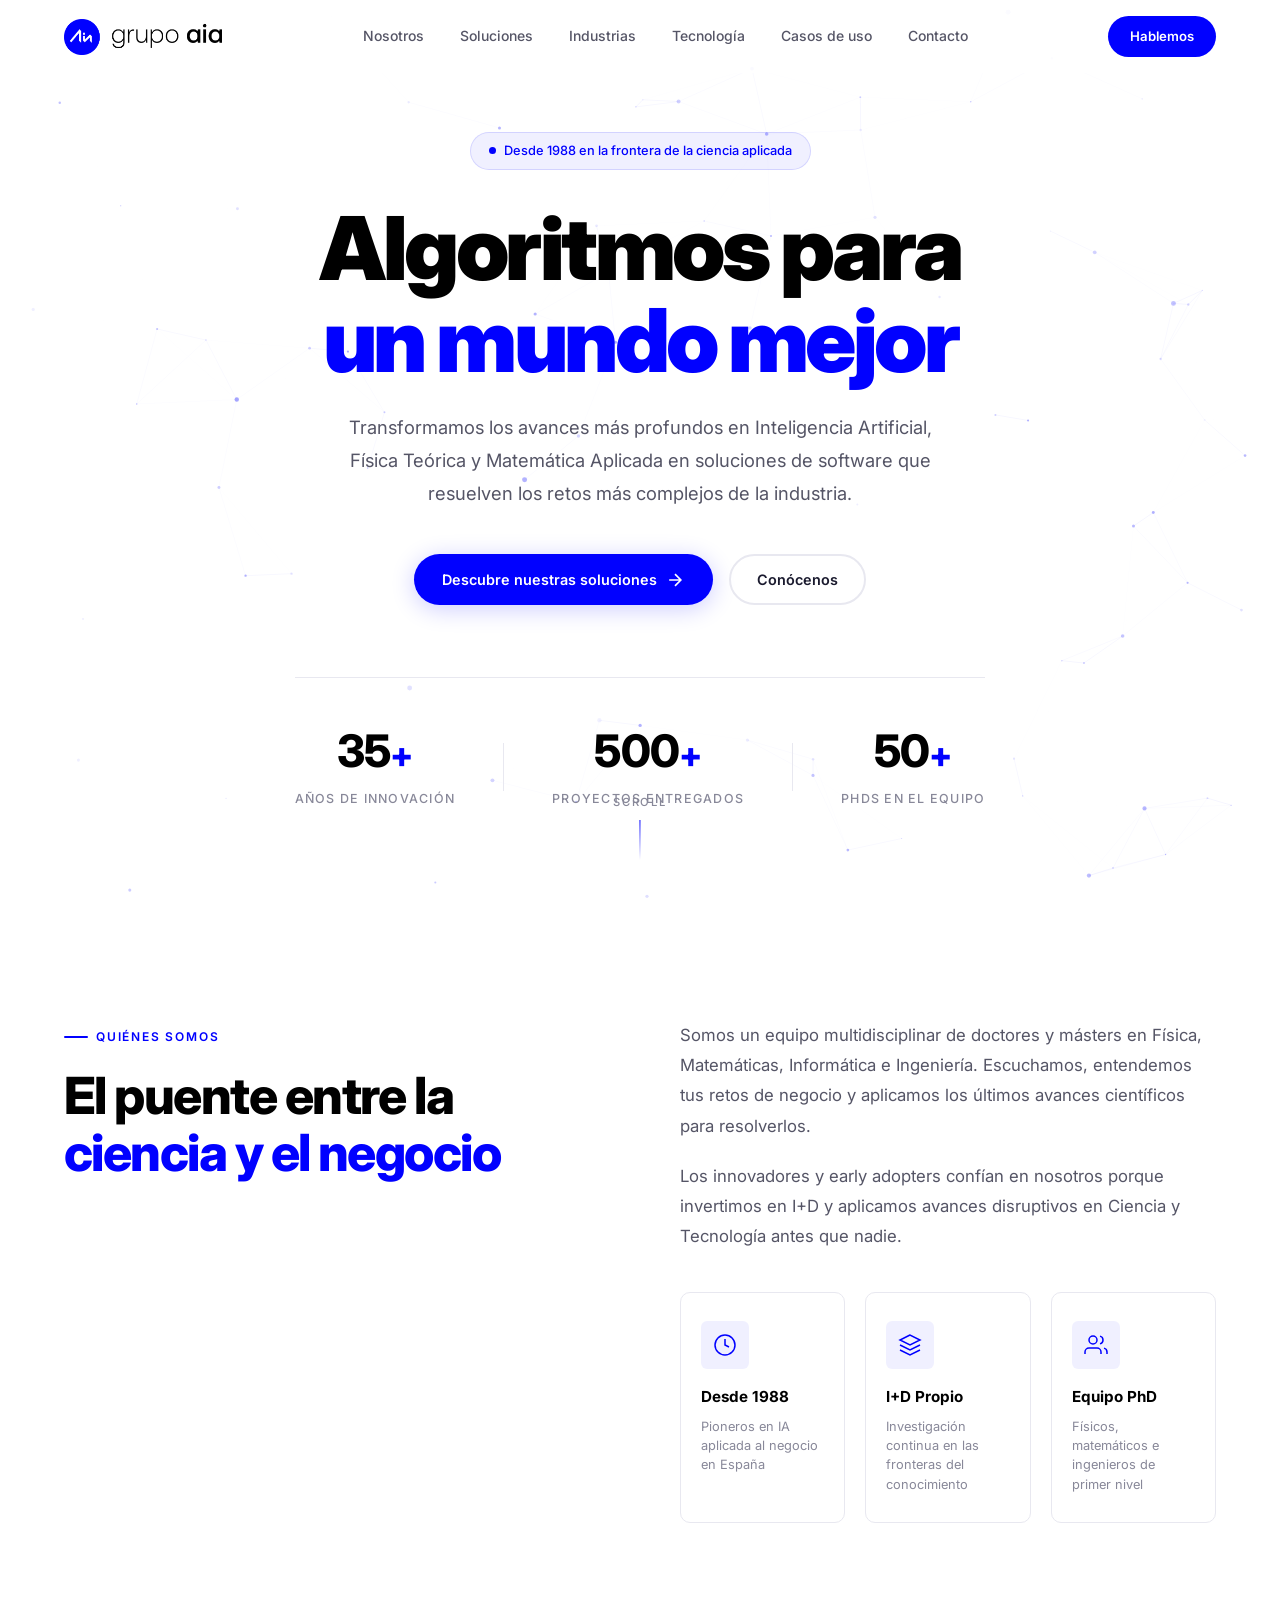
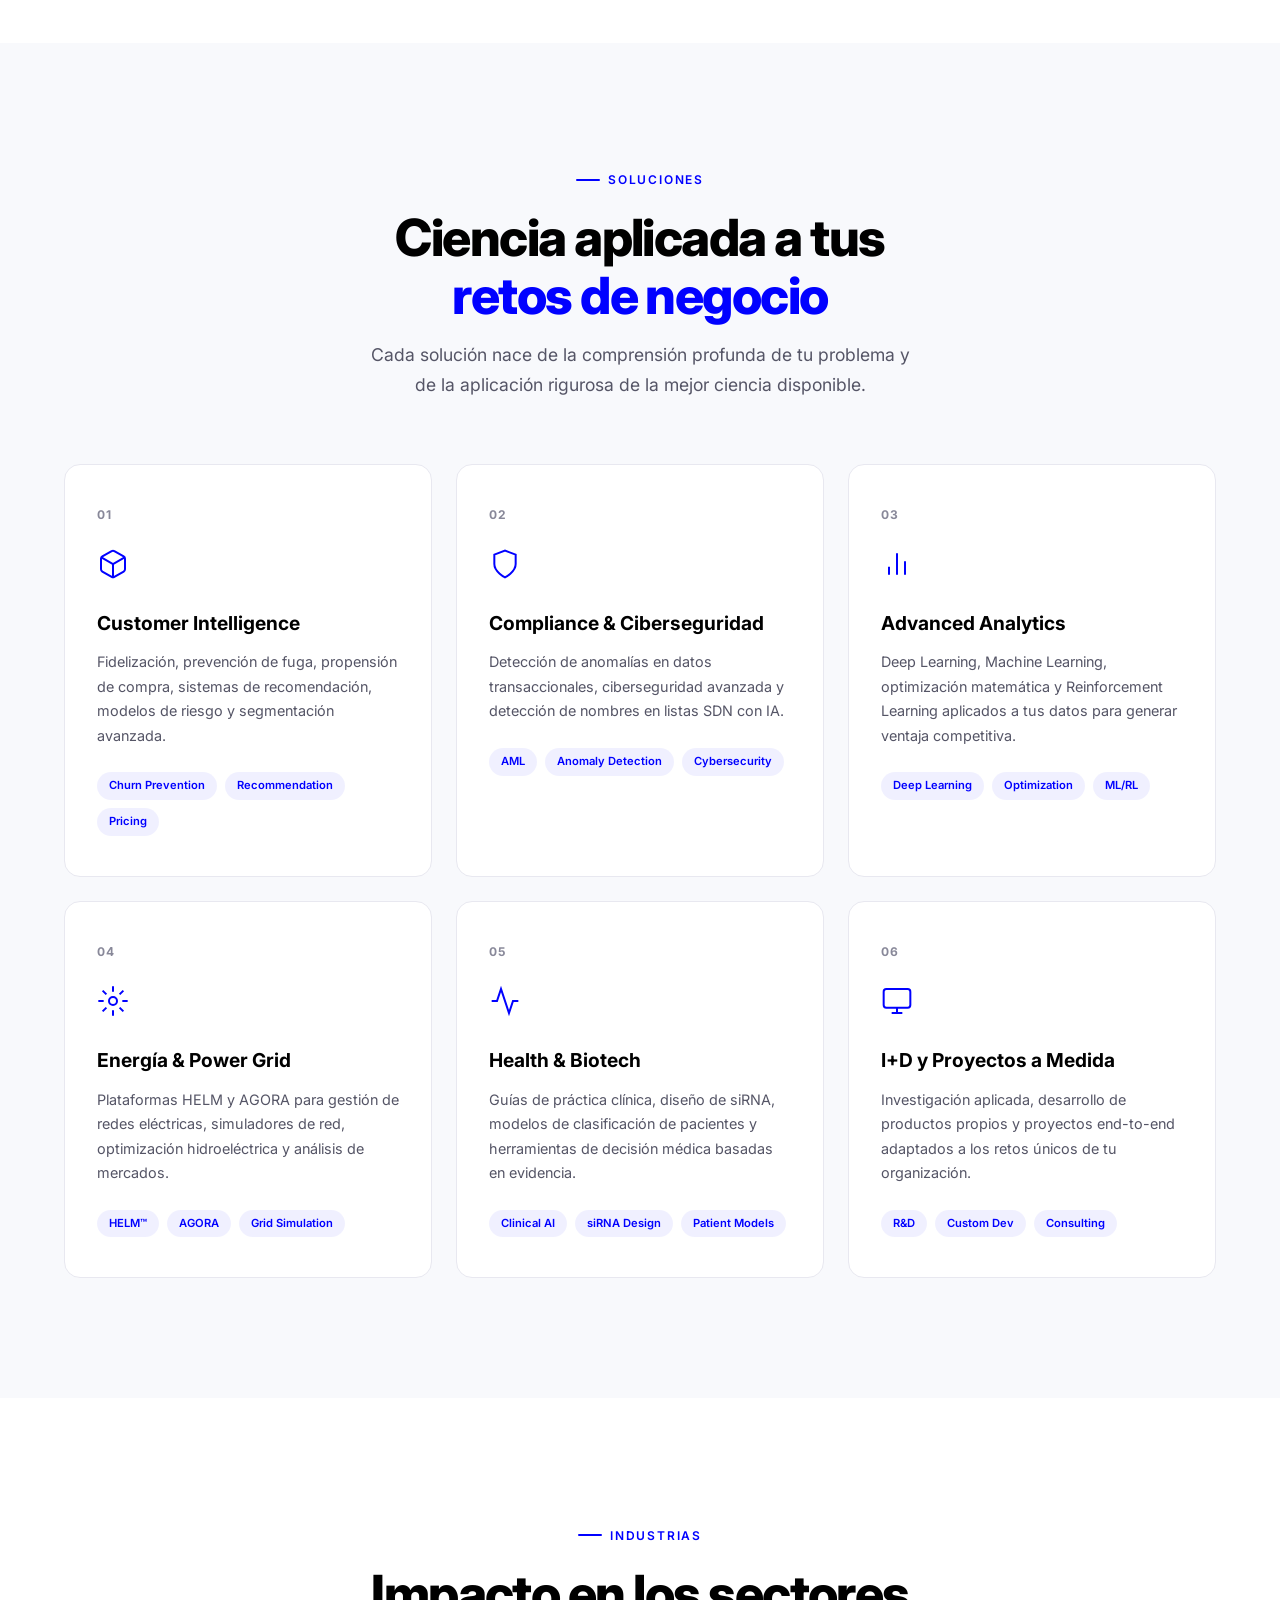
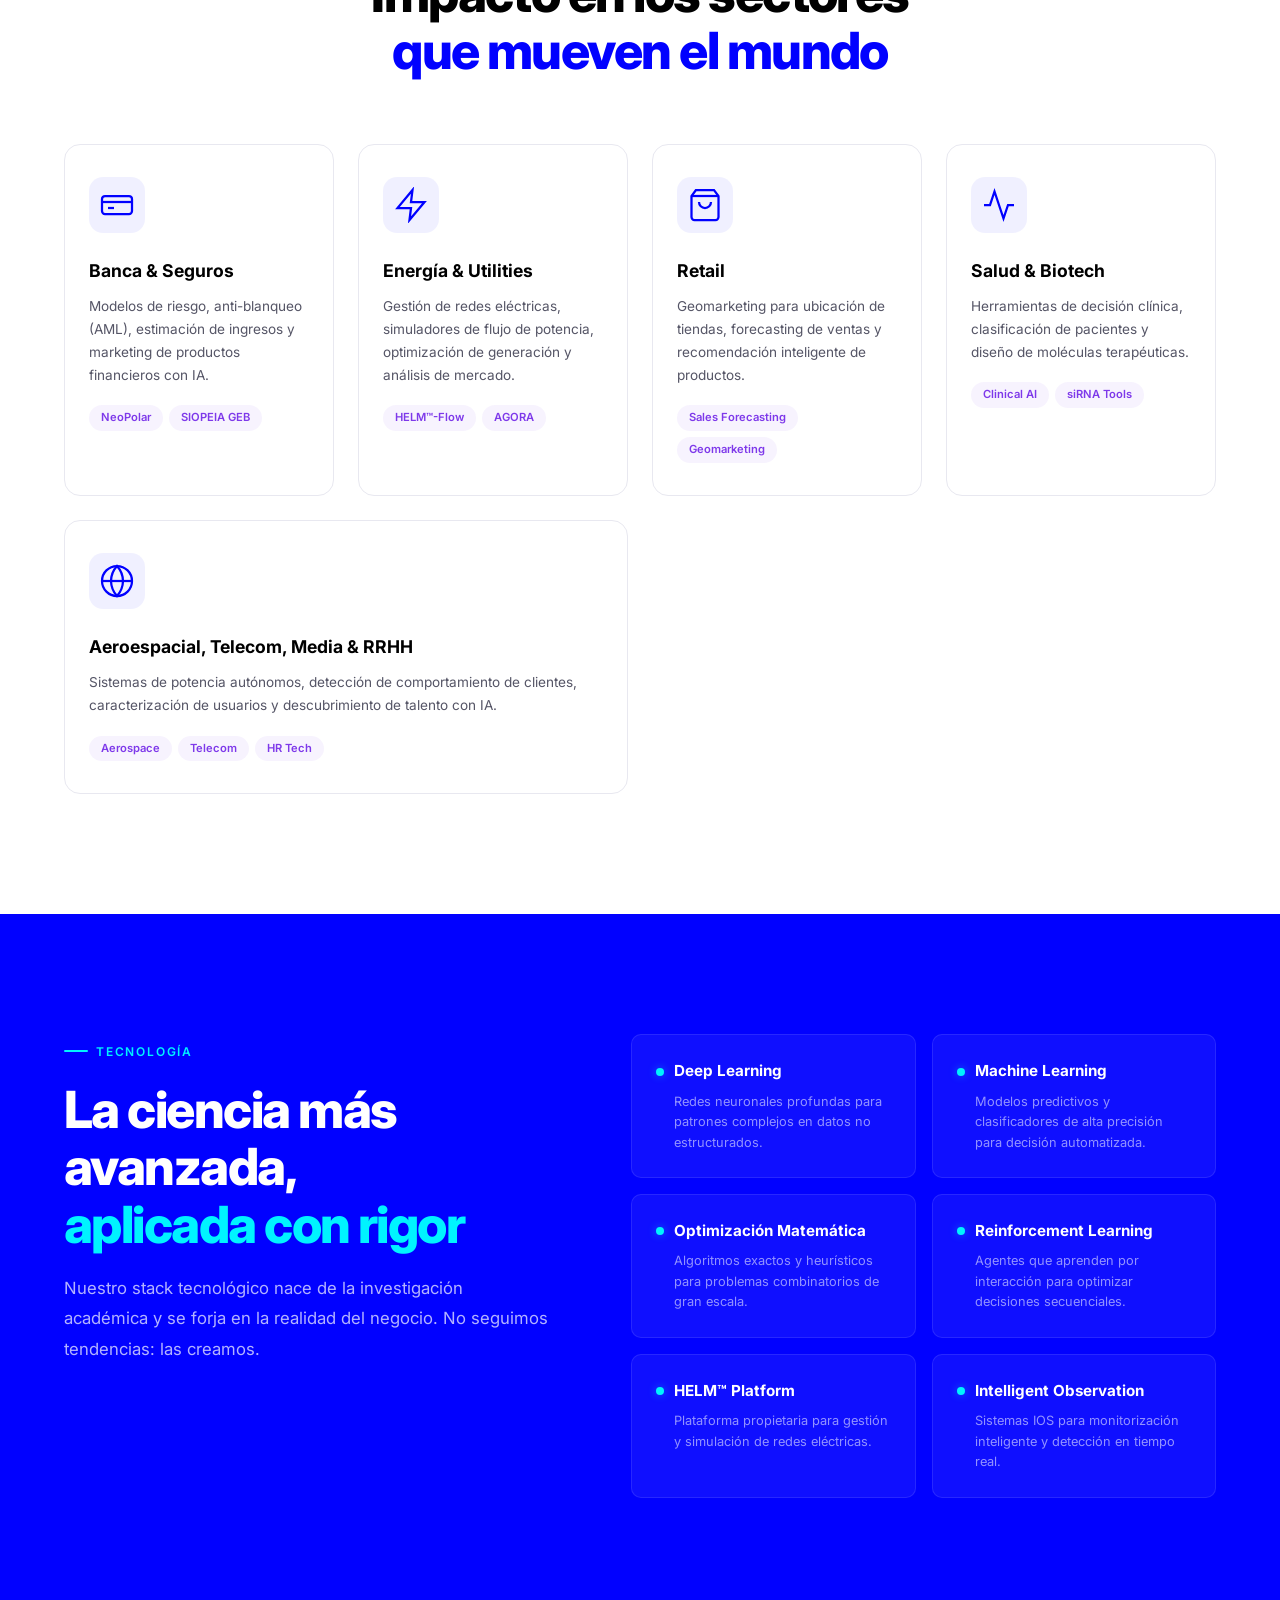
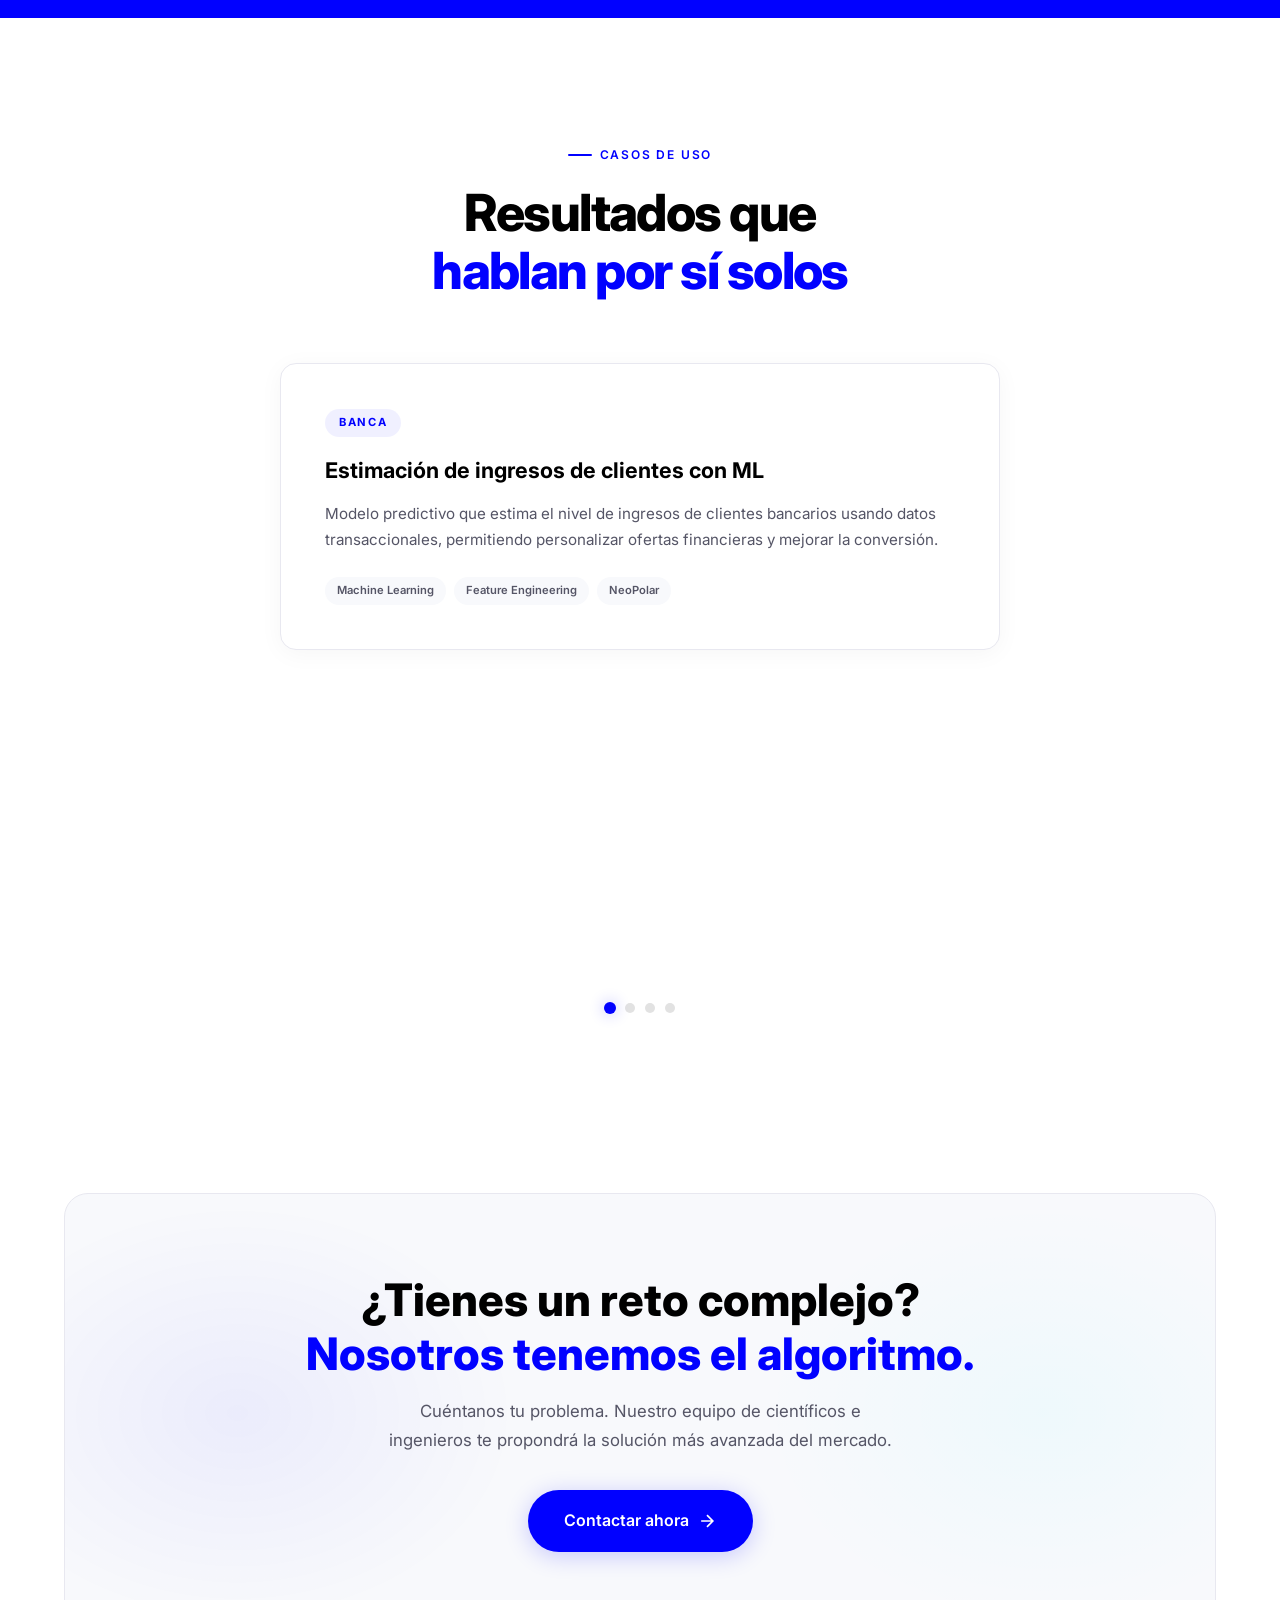
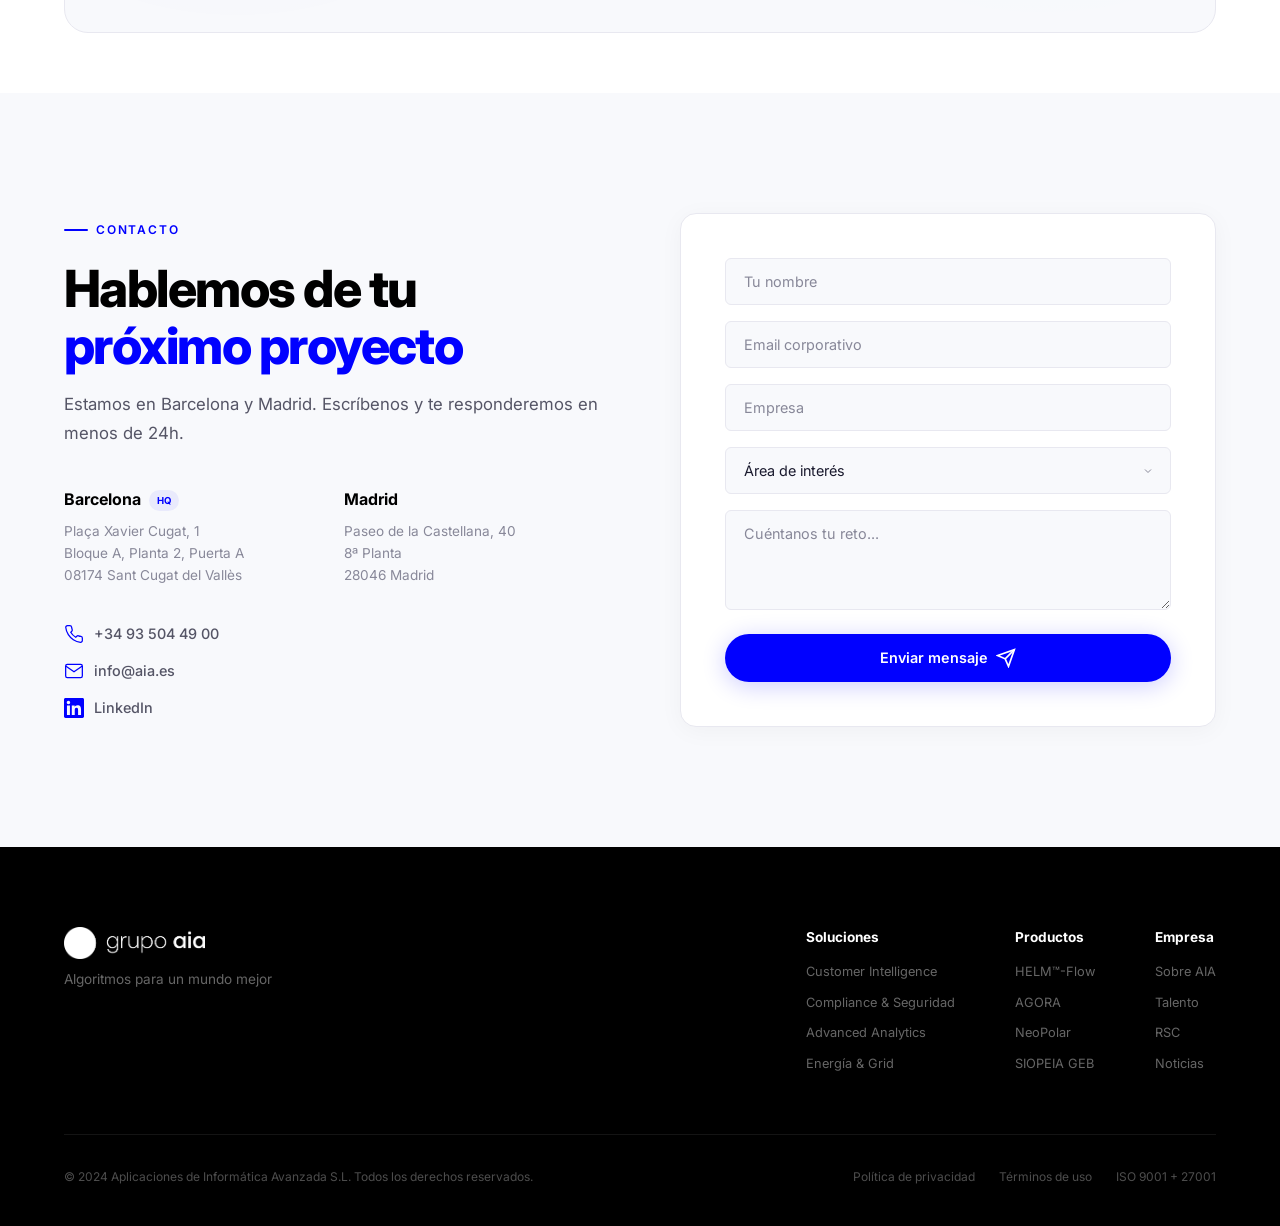
==== index.html @ 10048816 "v0" ====
<!DOCTYPE html>
<html lang="es">
<head>
    <meta charset="UTF-8">
    <meta name="viewport" content="width=device-width, initial-scale=1.0">
    <title>Grupo AIA — Algoritmos para un mundo mejor</title>
    <meta name="description" content="Desde 1988, desarrollamos soluciones de software basadas en Inteligencia Artificial, Física Teórica y Matemática Aplicada para transformar industrias.">
    <link rel="preconnect" href="https://fonts.googleapis.com">
    <link rel="preconnect" href="https://fonts.gstatic.com" crossorigin>
    <link href="https://fonts.googleapis.com/css2?family=Inter:wght@300;400;500;600;700;800;900&display=swap" rel="stylesheet">
    <link rel="stylesheet" href="styles.css">
</head>
<body>

    <!-- Navigation -->
    <nav class="nav" id="nav">
        <div class="nav-inner">
            <a href="#" class="nav-logo">
                <img src="logo-grupo-aia.png" alt="Grupo AIA" class="logo-img">
            </a>
            <div class="nav-links" id="navLinks">
                <a href="#nosotros" class="nav-link">Nosotros</a>
                <a href="#servicios" class="nav-link">Soluciones</a>
                <a href="#industrias" class="nav-link">Industrias</a>
                <a href="#tecnologia" class="nav-link">Tecnología</a>
                <a href="#casos" class="nav-link">Casos de uso</a>
                <a href="#contacto" class="nav-link">Contacto</a>
            </div>
            <div class="nav-actions">
                <a href="#contacto" class="btn btn-nav">Hablemos</a>
                <button class="nav-toggle" id="navToggle" aria-label="Abrir menú">
                    <span></span><span></span><span></span>
                </button>
            </div>
        </div>
    </nav>

    <!-- Hero Section -->
    <section class="hero" id="hero">
        <canvas id="heroCanvas"></canvas>
        <div class="hero-content">
            <div class="hero-badge">
                <span class="badge-dot"></span>
                Desde 1988 en la frontera de la ciencia aplicada
            </div>
            <h1 class="hero-title">
                Algoritmos para<br>
                <span class="text-accent">un mundo mejor</span>
            </h1>
            <p class="hero-subtitle">
                Transformamos los avances más profundos en Inteligencia Artificial,
                Física Teórica y Matemática Aplicada en soluciones de software
                que resuelven los retos más complejos de la industria.
            </p>
            <div class="hero-ctas">
                <a href="#servicios" class="btn btn-primary">
                    Descubre nuestras soluciones
                    <svg width="20" height="20" viewBox="0 0 24 24" fill="none" stroke="currentColor" stroke-width="2"><path d="M5 12h14M12 5l7 7-7 7"/></svg>
                </a>
                <a href="#nosotros" class="btn btn-outline">Conócenos</a>
            </div>
            <div class="hero-stats">
                <div class="stat">
                    <span class="stat-number" data-target="35">0</span><span class="stat-suffix">+</span>
                    <span class="stat-label">años de innovación</span>
                </div>
                <div class="stat-divider"></div>
                <div class="stat">
                    <span class="stat-number" data-target="500">0</span><span class="stat-suffix">+</span>
                    <span class="stat-label">proyectos entregados</span>
                </div>
                <div class="stat-divider"></div>
                <div class="stat">
                    <span class="stat-number" data-target="50">0</span><span class="stat-suffix">+</span>
                    <span class="stat-label">PhDs en el equipo</span>
                </div>
            </div>
        </div>
        <div class="hero-scroll">
            <span>Scroll</span>
            <div class="scroll-line"></div>
        </div>
    </section>

    <!-- About / Nosotros -->
    <section class="section" id="nosotros">
        <div class="container">
            <div class="about-grid">
                <div class="about-left">
                    <span class="section-tag">Quiénes somos</span>
                    <h2 class="section-title">El puente entre la<br><span class="text-accent">ciencia y el negocio</span></h2>
                </div>
                <div class="about-right">
                    <p class="about-text">
                        Somos un equipo multidisciplinar de doctores y másters en Física,
                        Matemáticas, Informática e Ingeniería. Escuchamos, entendemos tus
                        retos de negocio y aplicamos los últimos avances científicos para
                        resolverlos.
                    </p>
                    <p class="about-text">
                        Los innovadores y early adopters confían en nosotros porque invertimos
                        en I+D y aplicamos avances disruptivos en Ciencia y Tecnología antes
                        que nadie.
                    </p>
                    <div class="about-pillars">
                        <div class="pillar">
                            <div class="pillar-icon">
                                <svg width="24" height="24" viewBox="0 0 24 24" fill="none" stroke="currentColor" stroke-width="1.5"><circle cx="12" cy="12" r="10"/><path d="M12 6v6l4 2"/></svg>
                            </div>
                            <h4>Desde 1988</h4>
                            <p>Pioneros en IA aplicada al negocio en España</p>
                        </div>
                        <div class="pillar">
                            <div class="pillar-icon">
                                <svg width="24" height="24" viewBox="0 0 24 24" fill="none" stroke="currentColor" stroke-width="1.5"><path d="M12 2L2 7l10 5 10-5-10-5z"/><path d="M2 17l10 5 10-5"/><path d="M2 12l10 5 10-5"/></svg>
                            </div>
                            <h4>I+D Propio</h4>
                            <p>Investigación continua en las fronteras del conocimiento</p>
                        </div>
                        <div class="pillar">
                            <div class="pillar-icon">
                                <svg width="24" height="24" viewBox="0 0 24 24" fill="none" stroke="currentColor" stroke-width="1.5"><path d="M17 21v-2a4 4 0 0 0-4-4H5a4 4 0 0 0-4 4v2"/><circle cx="9" cy="7" r="4"/><path d="M23 21v-2a4 4 0 0 0-3-3.87"/><path d="M16 3.13a4 4 0 0 1 0 7.75"/></svg>
                            </div>
                            <h4>Equipo PhD</h4>
                            <p>Físicos, matemáticos e ingenieros de primer nivel</p>
                        </div>
                    </div>
                </div>
            </div>
        </div>
    </section>

    <!-- Services / Soluciones -->
    <section class="section section-alt" id="servicios">
        <div class="container">
            <div class="section-header">
                <span class="section-tag">Soluciones</span>
                <h2 class="section-title">Ciencia aplicada a tus<br><span class="text-accent">retos de negocio</span></h2>
                <p class="section-desc">Cada solución nace de la comprensión profunda de tu problema y de la aplicación rigurosa de la mejor ciencia disponible.</p>
            </div>
            <div class="services-grid">
                <div class="service-card">
                    <div class="service-number">01</div>
                    <div class="service-icon">
                        <svg width="32" height="32" viewBox="0 0 24 24" fill="none" stroke="currentColor" stroke-width="1.5"><path d="M21 16V8a2 2 0 0 0-1-1.73l-7-4a2 2 0 0 0-2 0l-7 4A2 2 0 0 0 3 8v8a2 2 0 0 0 1 1.73l7 4a2 2 0 0 0 2 0l7-4A2 2 0 0 0 21 16z"/><polyline points="3.27 6.96 12 12.01 20.73 6.96"/><line x1="12" y1="22.08" x2="12" y2="12"/></svg>
                    </div>
                    <h3>Customer Intelligence</h3>
                    <p>Fidelización, prevención de fuga, propensión de compra, sistemas de recomendación, modelos de riesgo y segmentación avanzada.</p>
                    <ul class="service-tags">
                        <li>Churn Prevention</li>
                        <li>Recommendation</li>
                        <li>Pricing</li>
                    </ul>
                </div>
                <div class="service-card">
                    <div class="service-number">02</div>
                    <div class="service-icon">
                        <svg width="32" height="32" viewBox="0 0 24 24" fill="none" stroke="currentColor" stroke-width="1.5"><path d="M12 22s8-4 8-10V5l-8-3-8 3v7c0 6 8 10 8 10z"/></svg>
                    </div>
                    <h3>Compliance & Ciberseguridad</h3>
                    <p>Detección de anomalías en datos transaccionales, ciberseguridad avanzada y detección de nombres en listas SDN con IA.</p>
                    <ul class="service-tags">
                        <li>AML</li>
                        <li>Anomaly Detection</li>
                        <li>Cybersecurity</li>
                    </ul>
                </div>
                <div class="service-card">
                    <div class="service-number">03</div>
                    <div class="service-icon">
                        <svg width="32" height="32" viewBox="0 0 24 24" fill="none" stroke="currentColor" stroke-width="1.5"><path d="M18 20V10"/><path d="M12 20V4"/><path d="M6 20v-6"/></svg>
                    </div>
                    <h3>Advanced Analytics</h3>
                    <p>Deep Learning, Machine Learning, optimización matemática y Reinforcement Learning aplicados a tus datos para generar ventaja competitiva.</p>
                    <ul class="service-tags">
                        <li>Deep Learning</li>
                        <li>Optimization</li>
                        <li>ML/RL</li>
                    </ul>
                </div>
                <div class="service-card">
                    <div class="service-number">04</div>
                    <div class="service-icon">
                        <svg width="32" height="32" viewBox="0 0 24 24" fill="none" stroke="currentColor" stroke-width="1.5"><circle cx="12" cy="12" r="3"/><path d="M12 1v4M12 19v4M4.22 4.22l2.83 2.83M16.95 16.95l2.83 2.83M1 12h4M19 12h4M4.22 19.78l2.83-2.83M16.95 7.05l2.83-2.83"/></svg>
                    </div>
                    <h3>Energía & Power Grid</h3>
                    <p>Plataformas HELM y AGORA para gestión de redes eléctricas, simuladores de red, optimización hidroeléctrica y análisis de mercados.</p>
                    <ul class="service-tags">
                        <li>HELM&trade;</li>
                        <li>AGORA</li>
                        <li>Grid Simulation</li>
                    </ul>
                </div>
                <div class="service-card">
                    <div class="service-number">05</div>
                    <div class="service-icon">
                        <svg width="32" height="32" viewBox="0 0 24 24" fill="none" stroke="currentColor" stroke-width="1.5"><path d="M22 12h-4l-3 9L9 3l-3 9H2"/></svg>
                    </div>
                    <h3>Health & Biotech</h3>
                    <p>Guías de práctica clínica, diseño de siRNA, modelos de clasificación de pacientes y herramientas de decisión médica basadas en evidencia.</p>
                    <ul class="service-tags">
                        <li>Clinical AI</li>
                        <li>siRNA Design</li>
                        <li>Patient Models</li>
                    </ul>
                </div>
                <div class="service-card">
                    <div class="service-number">06</div>
                    <div class="service-icon">
                        <svg width="32" height="32" viewBox="0 0 24 24" fill="none" stroke="currentColor" stroke-width="1.5"><rect x="2" y="3" width="20" height="14" rx="2" ry="2"/><line x1="8" y1="21" x2="16" y2="21"/><line x1="12" y1="17" x2="12" y2="21"/></svg>
                    </div>
                    <h3>I+D y Proyectos a Medida</h3>
                    <p>Investigación aplicada, desarrollo de productos propios y proyectos end-to-end adaptados a los retos únicos de tu organización.</p>
                    <ul class="service-tags">
                        <li>R&D</li>
                        <li>Custom Dev</li>
                        <li>Consulting</li>
                    </ul>
                </div>
            </div>
        </div>
    </section>

    <!-- Industries -->
    <section class="section" id="industrias">
        <div class="container">
            <div class="section-header">
                <span class="section-tag">Industrias</span>
                <h2 class="section-title">Impacto en los sectores<br><span class="text-accent">que mueven el mundo</span></h2>
            </div>
            <div class="industries-grid">
                <div class="industry-card">
                    <div class="industry-icon-wrap">
                        <svg width="36" height="36" viewBox="0 0 24 24" fill="none" stroke="currentColor" stroke-width="1.5"><rect x="2" y="6" width="20" height="12" rx="2"/><path d="M2 10h20"/><path d="M6 14h4"/></svg>
                    </div>
                    <h3>Banca & Seguros</h3>
                    <p>Modelos de riesgo, anti-blanqueo (AML), estimación de ingresos y marketing de productos financieros con IA.</p>
                    <div class="industry-products">
                        <span class="product-tag">NeoPolar</span>
                        <span class="product-tag">SIOPEIA GEB</span>
                    </div>
                </div>
                <div class="industry-card">
                    <div class="industry-icon-wrap">
                        <svg width="36" height="36" viewBox="0 0 24 24" fill="none" stroke="currentColor" stroke-width="1.5"><path d="M13 2L3 14h9l-1 8 10-12h-9l1-8z"/></svg>
                    </div>
                    <h3>Energía & Utilities</h3>
                    <p>Gestión de redes eléctricas, simuladores de flujo de potencia, optimización de generación y análisis de mercado.</p>
                    <div class="industry-products">
                        <span class="product-tag">HELM&trade;-Flow</span>
                        <span class="product-tag">AGORA</span>
                    </div>
                </div>
                <div class="industry-card">
                    <div class="industry-icon-wrap">
                        <svg width="36" height="36" viewBox="0 0 24 24" fill="none" stroke="currentColor" stroke-width="1.5"><path d="M6 2L3 6v14a2 2 0 0 0 2 2h14a2 2 0 0 0 2-2V6l-3-4z"/><line x1="3" y1="6" x2="21" y2="6"/><path d="M16 10a4 4 0 0 1-8 0"/></svg>
                    </div>
                    <h3>Retail</h3>
                    <p>Geomarketing para ubicación de tiendas, forecasting de ventas y recomendación inteligente de productos.</p>
                    <div class="industry-products">
                        <span class="product-tag">Sales Forecasting</span>
                        <span class="product-tag">Geomarketing</span>
                    </div>
                </div>
                <div class="industry-card">
                    <div class="industry-icon-wrap">
                        <svg width="36" height="36" viewBox="0 0 24 24" fill="none" stroke="currentColor" stroke-width="1.5"><path d="M22 12h-4l-3 9L9 3l-3 9H2"/></svg>
                    </div>
                    <h3>Salud & Biotech</h3>
                    <p>Herramientas de decisión clínica, clasificación de pacientes y diseño de moléculas terapéuticas.</p>
                    <div class="industry-products">
                        <span class="product-tag">Clinical AI</span>
                        <span class="product-tag">siRNA Tools</span>
                    </div>
                </div>
                <div class="industry-card industry-card-wide">
                    <div class="industry-icon-wrap">
                        <svg width="36" height="36" viewBox="0 0 24 24" fill="none" stroke="currentColor" stroke-width="1.5"><circle cx="12" cy="12" r="10"/><path d="M2 12h20"/><path d="M12 2a15.3 15.3 0 0 1 4 10 15.3 15.3 0 0 1-4 10 15.3 15.3 0 0 1-4-10 15.3 15.3 0 0 1 4-10z"/></svg>
                    </div>
                    <h3>Aeroespacial, Telecom, Media & RRHH</h3>
                    <p>Sistemas de potencia autónomos, detección de comportamiento de clientes, caracterización de usuarios y descubrimiento de talento con IA.</p>
                    <div class="industry-products">
                        <span class="product-tag">Aerospace</span>
                        <span class="product-tag">Telecom</span>
                        <span class="product-tag">HR Tech</span>
                    </div>
                </div>
            </div>
        </div>
    </section>

    <!-- Technology -->
    <section class="section section-blue" id="tecnologia">
        <div class="container">
            <div class="tech-layout">
                <div class="tech-left">
                    <span class="section-tag section-tag-light">Tecnología</span>
                    <h2 class="section-title section-title-light">La ciencia más avanzada,<br><span class="text-aqua">aplicada con rigor</span></h2>
                    <p class="tech-desc">Nuestro stack tecnológico nace de la investigación académica y se forja en la realidad del negocio. No seguimos tendencias: las creamos.</p>
                </div>
                <div class="tech-right">
                    <div class="tech-grid">
                        <div class="tech-item">
                            <div class="tech-item-header">
                                <div class="tech-dot"></div>
                                <h4>Deep Learning</h4>
                            </div>
                            <p>Redes neuronales profundas para patrones complejos en datos no estructurados.</p>
                        </div>
                        <div class="tech-item">
                            <div class="tech-item-header">
                                <div class="tech-dot"></div>
                                <h4>Machine Learning</h4>
                            </div>
                            <p>Modelos predictivos y clasificadores de alta precisión para decisión automatizada.</p>
                        </div>
                        <div class="tech-item">
                            <div class="tech-item-header">
                                <div class="tech-dot"></div>
                                <h4>Optimización Matemática</h4>
                            </div>
                            <p>Algoritmos exactos y heurísticos para problemas combinatorios de gran escala.</p>
                        </div>
                        <div class="tech-item">
                            <div class="tech-item-header">
                                <div class="tech-dot"></div>
                                <h4>Reinforcement Learning</h4>
                            </div>
                            <p>Agentes que aprenden por interacción para optimizar decisiones secuenciales.</p>
                        </div>
                        <div class="tech-item">
                            <div class="tech-item-header">
                                <div class="tech-dot"></div>
                                <h4>HELM&trade; Platform</h4>
                            </div>
                            <p>Plataforma propietaria para gestión y simulación de redes eléctricas.</p>
                        </div>
                        <div class="tech-item">
                            <div class="tech-item-header">
                                <div class="tech-dot"></div>
                                <h4>Intelligent Observation</h4>
                            </div>
                            <p>Sistemas IOS para monitorización inteligente y detección en tiempo real.</p>
                        </div>
                    </div>
                </div>
            </div>
        </div>
    </section>

    <!-- Use Cases / Casos -->
    <section class="section" id="casos">
        <div class="container">
            <div class="section-header">
                <span class="section-tag">Casos de uso</span>
                <h2 class="section-title">Resultados que<br><span class="text-accent">hablan por sí solos</span></h2>
            </div>
            <div class="cases-carousel">
                <div class="case-card active" data-case="0">
                    <div class="case-sector">Banca</div>
                    <h3>Estimación de ingresos de clientes con ML</h3>
                    <p>Modelo predictivo que estima el nivel de ingresos de clientes bancarios usando datos transaccionales, permitiendo personalizar ofertas financieras y mejorar la conversión.</p>
                    <div class="case-tech">
                        <span>Machine Learning</span>
                        <span>Feature Engineering</span>
                        <span>NeoPolar</span>
                    </div>
                </div>
                <div class="case-card" data-case="1">
                    <div class="case-sector">Energía</div>
                    <h3>Optimización de generación hidroeléctrica</h3>
                    <p>Sistema de optimización que maximiza la producción de energía hidroeléctrica considerando restricciones hidráulicas, ambientales y de mercado en tiempo real.</p>
                    <div class="case-tech">
                        <span>Optimization</span>
                        <span>AGORA</span>
                        <span>HELM&trade;-Flow</span>
                    </div>
                </div>
                <div class="case-card" data-case="2">
                    <div class="case-sector">Retail</div>
                    <h3>Forecasting de ventas multi-tienda</h3>
                    <p>Modelos de predicción de demanda a nivel SKU-tienda que incorporan estacionalidad, promociones y factores externos para optimizar inventario y reducir mermas.</p>
                    <div class="case-tech">
                        <span>Deep Learning</span>
                        <span>Time Series</span>
                        <span>Analytics</span>
                    </div>
                </div>
                <div class="case-card" data-case="3">
                    <div class="case-sector">Salud</div>
                    <h3>Clasificación automática de pacientes</h3>
                    <p>Sistema de triaje inteligente que clasifica pacientes según severidad y perfil clínico, optimizando la asignación de recursos hospitalarios y mejorando outcomes.</p>
                    <div class="case-tech">
                        <span>Clinical AI</span>
                        <span>Classification</span>
                        <span>NLP</span>
                    </div>
                </div>
            </div>
            <div class="cases-nav">
                <button class="case-dot active" data-index="0"></button>
                <button class="case-dot" data-index="1"></button>
                <button class="case-dot" data-index="2"></button>
                <button class="case-dot" data-index="3"></button>
            </div>
        </div>
    </section>

    <!-- CTA Section -->
    <section class="section section-cta">
        <div class="container">
            <div class="cta-box">
                <div class="cta-bg-orbs"></div>
                <h2 class="cta-title">¿Tienes un reto complejo?<br><span class="text-accent">Nosotros tenemos el algoritmo.</span></h2>
                <p class="cta-desc">Cuéntanos tu problema. Nuestro equipo de científicos e ingenieros te propondrá la solución más avanzada del mercado.</p>
                <a href="#contacto" class="btn btn-primary btn-lg">
                    Contactar ahora
                    <svg width="20" height="20" viewBox="0 0 24 24" fill="none" stroke="currentColor" stroke-width="2"><path d="M5 12h14M12 5l7 7-7 7"/></svg>
                </a>
            </div>
        </div>
    </section>

    <!-- Contact -->
    <section class="section section-alt" id="contacto">
        <div class="container">
            <div class="contact-grid">
                <div class="contact-info">
                    <span class="section-tag">Contacto</span>
                    <h2 class="section-title">Hablemos de tu<br><span class="text-accent">próximo proyecto</span></h2>
                    <p class="contact-desc">Estamos en Barcelona y Madrid. Escríbenos y te responderemos en menos de 24h.</p>

                    <div class="contact-locations">
                        <div class="location">
                            <h4>Barcelona <span class="hq-badge">HQ</span></h4>
                            <p>Plaça Xavier Cugat, 1<br>Bloque A, Planta 2, Puerta A<br>08174 Sant Cugat del Vallès</p>
                        </div>
                        <div class="location">
                            <h4>Madrid</h4>
                            <p>Paseo de la Castellana, 40<br>8ª Planta<br>28046 Madrid</p>
                        </div>
                    </div>

                    <div class="contact-channels">
                        <a href="tel:+34935044900" class="contact-channel">
                            <svg width="20" height="20" viewBox="0 0 24 24" fill="none" stroke="currentColor" stroke-width="1.5"><path d="M22 16.92v3a2 2 0 0 1-2.18 2 19.79 19.79 0 0 1-8.63-3.07 19.5 19.5 0 0 1-6-6 19.79 19.79 0 0 1-3.07-8.67A2 2 0 0 1 4.11 2h3a2 2 0 0 1 2 1.72 12.84 12.84 0 0 0 .7 2.81 2 2 0 0 1-.45 2.11L8.09 9.91a16 16 0 0 0 6 6l1.27-1.27a2 2 0 0 1 2.11-.45 12.84 12.84 0 0 0 2.81.7A2 2 0 0 1 22 16.92z"/></svg>
                            +34 93 504 49 00
                        </a>
                        <a href="mailto:info@aia.es" class="contact-channel">
                            <svg width="20" height="20" viewBox="0 0 24 24" fill="none" stroke="currentColor" stroke-width="1.5"><path d="M4 4h16c1.1 0 2 .9 2 2v12c0 1.1-.9 2-2 2H4c-1.1 0-2-.9-2-2V6c0-1.1.9-2 2-2z"/><polyline points="22,6 12,13 2,6"/></svg>
                            info@aia.es
                        </a>
                        <a href="https://www.linkedin.com/company/aplicaciones-en-informatica-avanzada" target="_blank" rel="noopener" class="contact-channel">
                            <svg width="20" height="20" viewBox="0 0 24 24" fill="currentColor"><path d="M20.447 20.452h-3.554v-5.569c0-1.328-.027-3.037-1.852-3.037-1.853 0-2.136 1.445-2.136 2.939v5.667H9.351V9h3.414v1.561h.046c.477-.9 1.637-1.85 3.37-1.85 3.601 0 4.267 2.37 4.267 5.455v6.286zM5.337 7.433c-1.144 0-2.063-.926-2.063-2.065 0-1.138.92-2.063 2.063-2.063 1.14 0 2.064.925 2.064 2.063 0 1.139-.925 2.065-2.064 2.065zm1.782 13.019H3.555V9h3.564v11.452zM22.225 0H1.771C.792 0 0 .774 0 1.729v20.542C0 23.227.792 24 1.771 24h20.451C23.2 24 24 23.227 24 22.271V1.729C24 .774 23.2 0 22.222 0h.003z"/></svg>
                            LinkedIn
                        </a>
                    </div>
                </div>
                <div class="contact-form-wrap">
                    <form class="contact-form" id="contactForm">
                        <div class="form-group">
                            <input type="text" id="name" name="name" placeholder="Tu nombre" required>
                        </div>
                        <div class="form-group">
                            <input type="email" id="email" name="email" placeholder="Email corporativo" required>
                        </div>
                        <div class="form-group">
                            <input type="text" id="company" name="company" placeholder="Empresa">
                        </div>
                        <div class="form-group">
                            <select id="interest" name="interest">
                                <option value="" disabled selected>Área de interés</option>
                                <option value="customer-intelligence">Customer Intelligence</option>
                                <option value="compliance">Compliance & Ciberseguridad</option>
                                <option value="analytics">Advanced Analytics</option>
                                <option value="energy">Energía & Power Grid</option>
                                <option value="health">Health & Biotech</option>
                                <option value="custom">Proyecto a medida</option>
                                <option value="other">Otro</option>
                            </select>
                        </div>
                        <div class="form-group">
                            <textarea id="message" name="message" placeholder="Cuéntanos tu reto..." rows="4"></textarea>
                        </div>
                        <button type="submit" class="btn btn-primary btn-full">
                            Enviar mensaje
                            <svg width="20" height="20" viewBox="0 0 24 24" fill="none" stroke="currentColor" stroke-width="2"><path d="M22 2L11 13"/><path d="M22 2L15 22 11 13 2 9l20-7z"/></svg>
                        </button>
                    </form>
                </div>
            </div>
        </div>
    </section>

    <!-- Footer -->
    <footer class="footer">
        <div class="container">
            <div class="footer-top">
                <div class="footer-brand">
                    <img src="logo-grupo-aia.png" alt="Grupo AIA" class="footer-logo">
                    <p>Algoritmos para un mundo mejor</p>
                </div>
                <div class="footer-links">
                    <div class="footer-col">
                        <h5>Soluciones</h5>
                        <a href="#">Customer Intelligence</a>
                        <a href="#">Compliance & Seguridad</a>
                        <a href="#">Advanced Analytics</a>
                        <a href="#">Energía & Grid</a>
                    </div>
                    <div class="footer-col">
                        <h5>Productos</h5>
                        <a href="#">HELM&trade;-Flow</a>
                        <a href="#">AGORA</a>
                        <a href="#">NeoPolar</a>
                        <a href="#">SIOPEIA GEB</a>
                    </div>
                    <div class="footer-col">
                        <h5>Empresa</h5>
                        <a href="#">Sobre AIA</a>
                        <a href="#">Talento</a>
                        <a href="#">RSC</a>
                        <a href="#">Noticias</a>
                    </div>
                </div>
            </div>
            <div class="footer-bottom">
                <p>&copy; 2024 Aplicaciones de Informática Avanzada S.L. Todos los derechos reservados.</p>
                <div class="footer-legal">
                    <a href="#">Política de privacidad</a>
                    <a href="#">Términos de uso</a>
                    <a href="#">ISO 9001 + 27001</a>
                </div>
            </div>
        </div>
    </footer>

    <script src="script.js"></script>
</body>
</html>
---- styles.css ----
/* ===================================
   GRUPO AIA — Brandbook-aligned Design
   Colors: #0101ff (blue), #00f3ff (aqua), #000, #e2e2e2, #fff
   Complementary: #7e39ea, #d93c74, #f8b334, #b793cd, #bfdef6
   Typography: Aeonik (Inter as web fallback)
   =================================== */

*, *::before, *::after {
    margin: 0;
    padding: 0;
    box-sizing: border-box;
}

:root {
    /* Brand colors */
    --blue: #0101ff;
    --blue-dark: #0000cc;
    --blue-light: rgba(1, 1, 255, 0.06);
    --blue-medium: rgba(1, 1, 255, 0.10);
    --aqua: #00f3ff;
    --aqua-light: rgba(0, 243, 255, 0.08);
    --black: #000000;
    --gray: #e2e2e2;
    --gray-dark: #6b7280;
    --gray-medium: #9ca3af;
    --white: #ffffff;

    /* Complementary */
    --purple: #7e39ea;
    --pink: #d93c74;
    --yellow: #f8b334;
    --lavender: #b793cd;
    --sky: #bfdef6;

    /* Semantic */
    --bg: #ffffff;
    --bg-alt: #f8f9fc;
    --text: #1a1a2e;
    --text-muted: #555566;
    --text-light: #888899;
    --border: #e8e8f0;
    --border-hover: #d0d0e0;

    /* Sizing */
    --radius: 16px;
    --radius-sm: 10px;
    --radius-xs: 6px;
    --max-width: 1200px;
    --font: 'Inter', -apple-system, BlinkMacSystemFont, 'Helvetica Neue', Helvetica, sans-serif;
    --transition: 0.3s cubic-bezier(0.4, 0, 0.2, 1);
}

html {
    scroll-behavior: smooth;
    -webkit-font-smoothing: antialiased;
    -moz-osx-font-smoothing: grayscale;
}

body {
    font-family: var(--font);
    background: var(--bg);
    color: var(--text);
    line-height: 1.6;
    overflow-x: hidden;
}

a { color: inherit; text-decoration: none; }
img { max-width: 100%; display: block; }
button { cursor: pointer; border: none; background: none; font-family: inherit; color: inherit; }
input, textarea, select { font-family: inherit; font-size: inherit; }

.container {
    max-width: var(--max-width);
    margin: 0 auto;
    padding: 0 24px;
}

/* ===================================
   UTILITIES
   =================================== */
.text-accent {
    color: var(--blue);
}

.text-aqua {
    color: var(--aqua);
}

.section-tag {
    display: inline-flex;
    align-items: center;
    gap: 8px;
    font-size: 0.75rem;
    font-weight: 600;
    text-transform: uppercase;
    letter-spacing: 0.15em;
    color: var(--blue);
    margin-bottom: 20px;
}

.section-tag::before {
    content: '';
    width: 24px;
    height: 2px;
    background: var(--blue);
    border-radius: 1px;
}

.section-tag-light {
    color: var(--aqua);
}

.section-tag-light::before {
    background: var(--aqua);
}

.section-title {
    font-size: clamp(2rem, 4vw, 3.2rem);
    font-weight: 800;
    line-height: 1.12;
    letter-spacing: -0.03em;
    color: var(--black);
}

.section-title-light {
    color: var(--white);
}

.section-desc {
    font-size: 1.1rem;
    color: var(--text-muted);
    max-width: 560px;
    margin-top: 16px;
    line-height: 1.7;
}

.section-header {
    text-align: center;
    margin-bottom: 64px;
}

.section-header .section-desc {
    margin: 16px auto 0;
}

/* ===================================
   BUTTONS
   =================================== */
.btn {
    display: inline-flex;
    align-items: center;
    gap: 8px;
    font-size: 0.9rem;
    font-weight: 600;
    padding: 14px 28px;
    border-radius: 100px;
    transition: all var(--transition);
    white-space: nowrap;
}

.btn-primary {
    background: var(--blue);
    color: var(--white);
    box-shadow: 0 4px 24px rgba(1, 1, 255, 0.2);
}

.btn-primary:hover {
    background: var(--blue-dark);
    box-shadow: 0 8px 40px rgba(1, 1, 255, 0.3);
    transform: translateY(-2px);
}

.btn-outline {
    color: var(--text);
    border: 2px solid var(--border);
    padding: 12px 26px;
}

.btn-outline:hover {
    border-color: var(--blue);
    color: var(--blue);
}

.btn-nav {
    font-size: 0.825rem;
    padding: 10px 22px;
    background: var(--blue);
    color: var(--white);
    border-radius: 100px;
    font-weight: 600;
}

.btn-nav:hover {
    background: var(--blue-dark);
}

.btn-lg {
    padding: 18px 36px;
    font-size: 1rem;
}

.btn-full {
    width: 100%;
    justify-content: center;
}

/* ===================================
   NAVIGATION
   =================================== */
.nav {
    position: fixed;
    top: 0;
    left: 0;
    right: 0;
    z-index: 1000;
    padding: 16px 0;
    transition: all var(--transition);
    background: rgba(255, 255, 255, 0.8);
    backdrop-filter: blur(20px);
    -webkit-backdrop-filter: blur(20px);
}

.nav.scrolled {
    padding: 10px 0;
    box-shadow: 0 1px 0 var(--border);
}

.nav-inner {
    max-width: var(--max-width);
    margin: 0 auto;
    padding: 0 24px;
    display: flex;
    align-items: center;
    justify-content: space-between;
}

.nav-logo { position: relative; z-index: 1001; }

.logo-img {
    height: 36px;
    width: auto;
}

.nav-links {
    display: flex;
    gap: 36px;
}

.nav-link {
    font-size: 0.875rem;
    font-weight: 500;
    color: var(--text-muted);
    transition: color var(--transition);
    position: relative;
}

.nav-link::after {
    content: '';
    position: absolute;
    bottom: -4px;
    left: 0;
    width: 0;
    height: 2px;
    background: var(--blue);
    border-radius: 1px;
    transition: width var(--transition);
}

.nav-link:hover { color: var(--blue); }
.nav-link:hover::after { width: 100%; }

.nav-actions {
    display: flex;
    align-items: center;
    gap: 16px;
}

.nav-toggle {
    display: none;
    flex-direction: column;
    gap: 5px;
    padding: 4px;
    z-index: 1001;
}

.nav-toggle span {
    display: block;
    width: 24px;
    height: 2px;
    background: var(--black);
    transition: var(--transition);
    border-radius: 2px;
}

.nav-toggle.active span:nth-child(1) { transform: rotate(45deg) translate(5px, 5px); }
.nav-toggle.active span:nth-child(2) { opacity: 0; }
.nav-toggle.active span:nth-child(3) { transform: rotate(-45deg) translate(5px, -5px); }

/* ===================================
   HERO
   =================================== */
.hero {
    position: relative;
    min-height: 100vh;
    display: flex;
    align-items: center;
    justify-content: center;
    overflow: hidden;
    padding: 120px 24px 80px;
    background: var(--white);
}

#heroCanvas {
    position: absolute;
    top: 0;
    left: 0;
    width: 100%;
    height: 100%;
    z-index: 0;
}

.hero-content {
    position: relative;
    z-index: 1;
    text-align: center;
    max-width: 820px;
}

.hero-badge {
    display: inline-flex;
    align-items: center;
    gap: 8px;
    padding: 8px 18px;
    background: var(--blue-light);
    border: 1px solid rgba(1, 1, 255, 0.12);
    border-radius: 100px;
    font-size: 0.8rem;
    font-weight: 500;
    color: var(--blue);
    margin-bottom: 32px;
}

.badge-dot {
    width: 7px;
    height: 7px;
    background: var(--blue);
    border-radius: 50%;
    animation: pulse-dot 2s ease-in-out infinite;
}

@keyframes pulse-dot {
    0%, 100% { opacity: 1; transform: scale(1); }
    50% { opacity: 0.4; transform: scale(1.6); }
}

.hero-title {
    font-size: clamp(3rem, 7vw, 5.5rem);
    font-weight: 900;
    line-height: 1.05;
    letter-spacing: -0.04em;
    color: var(--black);
    margin-bottom: 24px;
}

.hero-subtitle {
    font-size: 1.15rem;
    color: var(--text-muted);
    line-height: 1.8;
    max-width: 600px;
    margin: 0 auto 44px;
}

.hero-ctas {
    display: flex;
    gap: 16px;
    justify-content: center;
    flex-wrap: wrap;
    margin-bottom: 72px;
}

.hero-stats {
    display: flex;
    align-items: center;
    justify-content: center;
    gap: 48px;
    padding-top: 48px;
    border-top: 1px solid var(--border);
}

.stat { text-align: center; }

.stat-number {
    font-size: 2.8rem;
    font-weight: 800;
    color: var(--black);
    line-height: 1;
    letter-spacing: -0.02em;
}

.stat-suffix {
    font-size: 2.2rem;
    font-weight: 800;
    color: var(--blue);
}

.stat-label {
    display: block;
    font-size: 0.78rem;
    color: var(--text-light);
    margin-top: 6px;
    text-transform: uppercase;
    letter-spacing: 0.1em;
    font-weight: 500;
}

.stat-divider {
    width: 1px;
    height: 48px;
    background: var(--border);
}

.hero-scroll {
    position: absolute;
    bottom: 40px;
    left: 50%;
    transform: translateX(-50%);
    display: flex;
    flex-direction: column;
    align-items: center;
    gap: 8px;
    font-size: 0.7rem;
    text-transform: uppercase;
    letter-spacing: 0.15em;
    color: var(--text-light);
    font-weight: 500;
}

.scroll-line {
    width: 1px;
    height: 40px;
    background: linear-gradient(to bottom, var(--blue), transparent);
    animation: scroll-pulse 2s ease-in-out infinite;
}

@keyframes scroll-pulse {
    0%, 100% { opacity: 1; height: 40px; }
    50% { opacity: 0.3; height: 20px; }
}

/* ===================================
   SECTIONS
   =================================== */
.section {
    padding: 120px 0;
    position: relative;
}

.section-alt {
    background: var(--bg-alt);
}

/* --- Blue section (Technology) --- */
.section-blue {
    background: var(--blue);
    color: var(--white);
}

/* --- About --- */
.about-grid {
    display: grid;
    grid-template-columns: 1fr 1fr;
    gap: 80px;
    align-items: start;
}

.about-text {
    font-size: 1.05rem;
    color: var(--text-muted);
    margin-bottom: 20px;
    line-height: 1.8;
}

.about-pillars {
    display: grid;
    grid-template-columns: repeat(3, 1fr);
    gap: 20px;
    margin-top: 40px;
}

.pillar {
    padding: 28px 20px;
    background: var(--white);
    border: 1px solid var(--border);
    border-radius: var(--radius-sm);
    transition: all var(--transition);
}

.pillar:hover {
    border-color: var(--blue);
    box-shadow: 0 8px 32px rgba(1, 1, 255, 0.08);
    transform: translateY(-4px);
}

.pillar-icon {
    width: 48px;
    height: 48px;
    display: flex;
    align-items: center;
    justify-content: center;
    background: var(--blue-light);
    border-radius: var(--radius-xs);
    color: var(--blue);
    margin-bottom: 16px;
}

.pillar h4 {
    font-size: 0.95rem;
    font-weight: 700;
    color: var(--black);
    margin-bottom: 8px;
}

.pillar p {
    font-size: 0.8rem;
    color: var(--text-light);
    line-height: 1.5;
}

/* --- Services --- */
.services-grid {
    display: grid;
    grid-template-columns: repeat(3, 1fr);
    gap: 24px;
}

.service-card {
    position: relative;
    padding: 40px 32px;
    background: var(--white);
    border: 1px solid var(--border);
    border-radius: var(--radius);
    transition: all 0.4s cubic-bezier(0.4, 0, 0.2, 1);
    overflow: hidden;
}

.service-card::before {
    content: '';
    position: absolute;
    top: 0;
    left: 0;
    right: 0;
    height: 3px;
    background: var(--blue);
    transform: scaleX(0);
    transform-origin: left;
    transition: transform 0.4s cubic-bezier(0.4, 0, 0.2, 1);
}

.service-card:hover {
    border-color: rgba(1, 1, 255, 0.15);
    box-shadow: 0 16px 48px rgba(1, 1, 255, 0.08);
    transform: translateY(-6px);
}

.service-card:hover::before {
    transform: scaleX(1);
}

.service-number {
    font-size: 0.75rem;
    font-weight: 700;
    color: var(--text-light);
    letter-spacing: 0.12em;
    margin-bottom: 24px;
}

.service-icon {
    color: var(--blue);
    margin-bottom: 20px;
}

.service-card h3 {
    font-size: 1.2rem;
    font-weight: 700;
    color: var(--black);
    margin-bottom: 12px;
}

.service-card p {
    font-size: 0.9rem;
    color: var(--text-muted);
    line-height: 1.7;
    margin-bottom: 24px;
}

.service-tags {
    display: flex;
    flex-wrap: wrap;
    gap: 8px;
    list-style: none;
}

.service-tags li {
    font-size: 0.7rem;
    padding: 5px 12px;
    background: var(--blue-light);
    border-radius: 100px;
    color: var(--blue);
    font-weight: 600;
}

/* --- Industries --- */
.industries-grid {
    display: grid;
    grid-template-columns: repeat(4, 1fr);
    gap: 24px;
}

.industry-card {
    padding: 32px 24px;
    background: var(--white);
    border: 1px solid var(--border);
    border-radius: var(--radius);
    transition: all var(--transition);
}

.industry-card:hover {
    border-color: rgba(1, 1, 255, 0.15);
    box-shadow: 0 12px 40px rgba(1, 1, 255, 0.06);
    transform: translateY(-4px);
}

.industry-card-wide {
    grid-column: span 2;
}

.industry-icon-wrap {
    width: 56px;
    height: 56px;
    display: flex;
    align-items: center;
    justify-content: center;
    background: var(--blue-light);
    border-radius: 14px;
    color: var(--blue);
    margin-bottom: 24px;
}

.industry-card h3 {
    font-size: 1.1rem;
    font-weight: 700;
    color: var(--black);
    margin-bottom: 10px;
}

.industry-card p {
    font-size: 0.85rem;
    color: var(--text-muted);
    line-height: 1.7;
    margin-bottom: 18px;
}

.industry-products {
    display: flex;
    flex-wrap: wrap;
    gap: 6px;
}

.product-tag {
    font-size: 0.7rem;
    padding: 4px 12px;
    background: rgba(126, 57, 234, 0.06);
    border-radius: 100px;
    color: var(--purple);
    font-weight: 600;
}

/* --- Technology (on blue bg) --- */
.tech-layout {
    display: grid;
    grid-template-columns: 1fr 1.2fr;
    gap: 80px;
    align-items: start;
}

.tech-desc {
    font-size: 1.05rem;
    color: rgba(255, 255, 255, 0.7);
    line-height: 1.8;
    margin-top: 20px;
}

.tech-grid {
    display: grid;
    grid-template-columns: 1fr 1fr;
    gap: 16px;
}

.tech-item {
    padding: 24px;
    background: rgba(255, 255, 255, 0.06);
    border: 1px solid rgba(255, 255, 255, 0.1);
    border-radius: var(--radius-sm);
    transition: all var(--transition);
}

.tech-item:hover {
    background: rgba(255, 255, 255, 0.1);
    border-color: rgba(255, 255, 255, 0.2);
    transform: translateY(-2px);
}

.tech-item-header {
    display: flex;
    align-items: center;
    gap: 10px;
    margin-bottom: 8px;
}

.tech-dot {
    width: 8px;
    height: 8px;
    border-radius: 50%;
    background: var(--aqua);
    flex-shrink: 0;
    box-shadow: 0 0 8px rgba(0, 243, 255, 0.4);
}

.tech-item h4 {
    font-size: 0.95rem;
    font-weight: 700;
    color: var(--white);
}

.tech-item p {
    font-size: 0.8rem;
    color: rgba(255, 255, 255, 0.55);
    line-height: 1.6;
    padding-left: 18px;
}

/* --- Cases --- */
.cases-carousel {
    position: relative;
    max-width: 720px;
    margin: 0 auto;
    min-height: 300px;
}

.case-card {
    position: absolute;
    top: 0;
    left: 0;
    right: 0;
    padding: 44px;
    background: var(--white);
    border: 1px solid var(--border);
    border-radius: var(--radius);
    opacity: 0;
    transform: translateY(20px);
    transition: all 0.5s cubic-bezier(0.4, 0, 0.2, 1);
    pointer-events: none;
    box-shadow: 0 4px 24px rgba(0, 0, 0, 0.04);
}

.case-card.active {
    opacity: 1;
    transform: translateY(0);
    pointer-events: auto;
}

.case-sector {
    display: inline-block;
    font-size: 0.7rem;
    font-weight: 700;
    text-transform: uppercase;
    letter-spacing: 0.15em;
    color: var(--blue);
    padding: 5px 14px;
    background: var(--blue-light);
    border-radius: 100px;
    margin-bottom: 16px;
}

.case-card h3 {
    font-size: 1.35rem;
    font-weight: 700;
    color: var(--black);
    margin-bottom: 14px;
}

.case-card p {
    font-size: 0.95rem;
    color: var(--text-muted);
    line-height: 1.7;
    margin-bottom: 24px;
}

.case-tech {
    display: flex;
    flex-wrap: wrap;
    gap: 8px;
}

.case-tech span {
    font-size: 0.7rem;
    padding: 5px 12px;
    background: var(--bg-alt);
    border-radius: 100px;
    color: var(--text-muted);
    font-weight: 600;
}

.cases-nav {
    display: flex;
    justify-content: center;
    gap: 10px;
    margin-top: 340px;
}

.case-dot {
    width: 10px;
    height: 10px;
    border-radius: 50%;
    background: var(--gray);
    transition: all var(--transition);
    border: none;
    padding: 0;
}

.case-dot.active {
    background: var(--blue);
    box-shadow: 0 0 12px rgba(1, 1, 255, 0.3);
    transform: scale(1.2);
}

.case-dot:hover {
    background: var(--gray-medium);
}

/* --- CTA --- */
.section-cta {
    padding: 60px 0;
}

.cta-box {
    position: relative;
    padding: 80px 60px;
    background: var(--bg-alt);
    border: 1px solid var(--border);
    border-radius: 24px;
    text-align: center;
    overflow: hidden;
}

.cta-bg-orbs {
    position: absolute;
    top: 0; left: 0; right: 0; bottom: 0;
    background:
        radial-gradient(ellipse 400px 300px at 15% 50%, rgba(1, 1, 255, 0.05) 0%, transparent 70%),
        radial-gradient(ellipse 400px 300px at 85% 50%, rgba(0, 243, 255, 0.04) 0%, transparent 70%);
    pointer-events: none;
}

.cta-title {
    position: relative;
    font-size: clamp(1.8rem, 3.5vw, 2.8rem);
    font-weight: 800;
    line-height: 1.2;
    color: var(--black);
    margin-bottom: 16px;
}

.cta-desc {
    position: relative;
    font-size: 1.05rem;
    color: var(--text-muted);
    max-width: 520px;
    margin: 0 auto 36px;
    line-height: 1.7;
}

/* --- Contact --- */
.contact-grid {
    display: grid;
    grid-template-columns: 1fr 1fr;
    gap: 80px;
}

.contact-desc {
    font-size: 1.05rem;
    color: var(--text-muted);
    margin-top: 16px;
    line-height: 1.7;
}

.contact-locations {
    display: grid;
    grid-template-columns: 1fr 1fr;
    gap: 24px;
    margin-top: 40px;
}

.location h4 {
    font-size: 1rem;
    font-weight: 700;
    color: var(--black);
    margin-bottom: 8px;
    display: flex;
    align-items: center;
    gap: 8px;
}

.hq-badge {
    font-size: 0.6rem;
    font-weight: 700;
    padding: 3px 8px;
    background: var(--blue-light);
    border-radius: 100px;
    color: var(--blue);
}

.location p {
    font-size: 0.85rem;
    color: var(--text-light);
    line-height: 1.6;
}

.contact-channels {
    display: flex;
    flex-direction: column;
    gap: 14px;
    margin-top: 36px;
}

.contact-channel {
    display: inline-flex;
    align-items: center;
    gap: 10px;
    font-size: 0.9rem;
    font-weight: 500;
    color: var(--text-muted);
    transition: color var(--transition);
}

.contact-channel:hover {
    color: var(--blue);
}

.contact-channel svg {
    flex-shrink: 0;
    color: var(--blue);
}

/* --- Contact Form --- */
.contact-form-wrap {
    padding: 44px;
    background: var(--white);
    border: 1px solid var(--border);
    border-radius: var(--radius);
    box-shadow: 0 4px 24px rgba(0, 0, 0, 0.04);
}

.contact-form {
    display: flex;
    flex-direction: column;
    gap: 16px;
}

.form-group input,
.form-group textarea,
.form-group select {
    width: 100%;
    padding: 14px 18px;
    background: var(--bg-alt);
    border: 1px solid var(--border);
    border-radius: var(--radius-xs);
    color: var(--text);
    font-size: 0.9rem;
    transition: all var(--transition);
    outline: none;
}

.form-group input::placeholder,
.form-group textarea::placeholder {
    color: var(--text-light);
}

.form-group select {
    appearance: none;
    background-image: url("data:image/svg+xml,%3Csvg xmlns='http://www.w3.org/2000/svg' width='12' height='12' viewBox='0 0 24 24' fill='none' stroke='%23888899' stroke-width='2'%3E%3Cpolyline points='6 9 12 15 18 9'%3E%3C/polyline%3E%3C/svg%3E");
    background-repeat: no-repeat;
    background-position: right 16px center;
    cursor: pointer;
}

.form-group select option {
    background: var(--white);
    color: var(--text);
}

.form-group input:focus,
.form-group textarea:focus,
.form-group select:focus {
    border-color: var(--blue);
    box-shadow: 0 0 0 3px rgba(1, 1, 255, 0.08);
    background: var(--white);
}

.form-group textarea {
    resize: vertical;
    min-height: 100px;
}

/* ===================================
   FOOTER
   =================================== */
.footer {
    padding: 80px 0 40px;
    background: var(--black);
    color: var(--white);
}

.footer-top {
    display: flex;
    justify-content: space-between;
    gap: 80px;
    margin-bottom: 60px;
}

.footer-logo {
    height: 32px;
    width: auto;
    filter: brightness(0) invert(1);
}

.footer-brand p {
    font-size: 0.85rem;
    color: rgba(255, 255, 255, 0.4);
    margin-top: 10px;
}

.footer-links {
    display: flex;
    gap: 60px;
}

.footer-col {
    display: flex;
    flex-direction: column;
    gap: 10px;
}

.footer-col h5 {
    font-size: 0.85rem;
    font-weight: 700;
    color: var(--white);
    margin-bottom: 4px;
}

.footer-col a {
    font-size: 0.8rem;
    color: rgba(255, 255, 255, 0.4);
    transition: color var(--transition);
}

.footer-col a:hover {
    color: var(--aqua);
}

.footer-bottom {
    display: flex;
    justify-content: space-between;
    align-items: center;
    padding-top: 32px;
    border-top: 1px solid rgba(255, 255, 255, 0.08);
}

.footer-bottom p {
    font-size: 0.75rem;
    color: rgba(255, 255, 255, 0.3);
}

.footer-legal {
    display: flex;
    gap: 24px;
}

.footer-legal a {
    font-size: 0.75rem;
    color: rgba(255, 255, 255, 0.3);
    transition: color var(--transition);
}

.footer-legal a:hover {
    color: rgba(255, 255, 255, 0.6);
}

/* ===================================
   RESPONSIVE
   =================================== */
@media (max-width: 1024px) {
    .about-grid { grid-template-columns: 1fr; gap: 40px; }
    .services-grid { grid-template-columns: repeat(2, 1fr); }
    .industries-grid { grid-template-columns: repeat(2, 1fr); }
    .industry-card-wide { grid-column: span 2; }
    .tech-layout { grid-template-columns: 1fr; gap: 48px; }
    .contact-grid { grid-template-columns: 1fr; gap: 48px; }
    .footer-top { flex-direction: column; gap: 48px; }
}

@media (max-width: 768px) {
    .nav-links {
        display: none;
        position: fixed;
        top: 0; left: 0; right: 0; bottom: 0;
        background: rgba(255, 255, 255, 0.98);
        backdrop-filter: blur(20px);
        flex-direction: column;
        align-items: center;
        justify-content: center;
        gap: 32px;
        z-index: 1000;
    }

    .nav-links.active { display: flex; }

    .nav-links .nav-link {
        font-size: 1.4rem;
        font-weight: 600;
        color: var(--black);
    }

    .nav-toggle { display: flex; }
    .btn-nav { display: none; }

    .hero-title { font-size: clamp(2.5rem, 10vw, 4rem); }

    .hero-stats { flex-direction: column; gap: 24px; }
    .stat-divider { width: 48px; height: 1px; }

    .services-grid { grid-template-columns: 1fr; }
    .industries-grid { grid-template-columns: 1fr; }
    .industry-card-wide { grid-column: span 1; }
    .about-pillars { grid-template-columns: 1fr; }
    .tech-grid { grid-template-columns: 1fr; }
    .contact-locations { grid-template-columns: 1fr; }
    .cta-box { padding: 48px 24px; }

    .footer-links { flex-direction: column; gap: 32px; }
    .footer-bottom { flex-direction: column; gap: 16px; text-align: center; }
    .footer-legal { flex-wrap: wrap; justify-content: center; }

    .section { padding: 80px 0; }
}

@media (max-width: 480px) {
    .hero { padding: 100px 16px 60px; }
    .container { padding: 0 16px; }
    .contact-form-wrap { padding: 24px; }
}
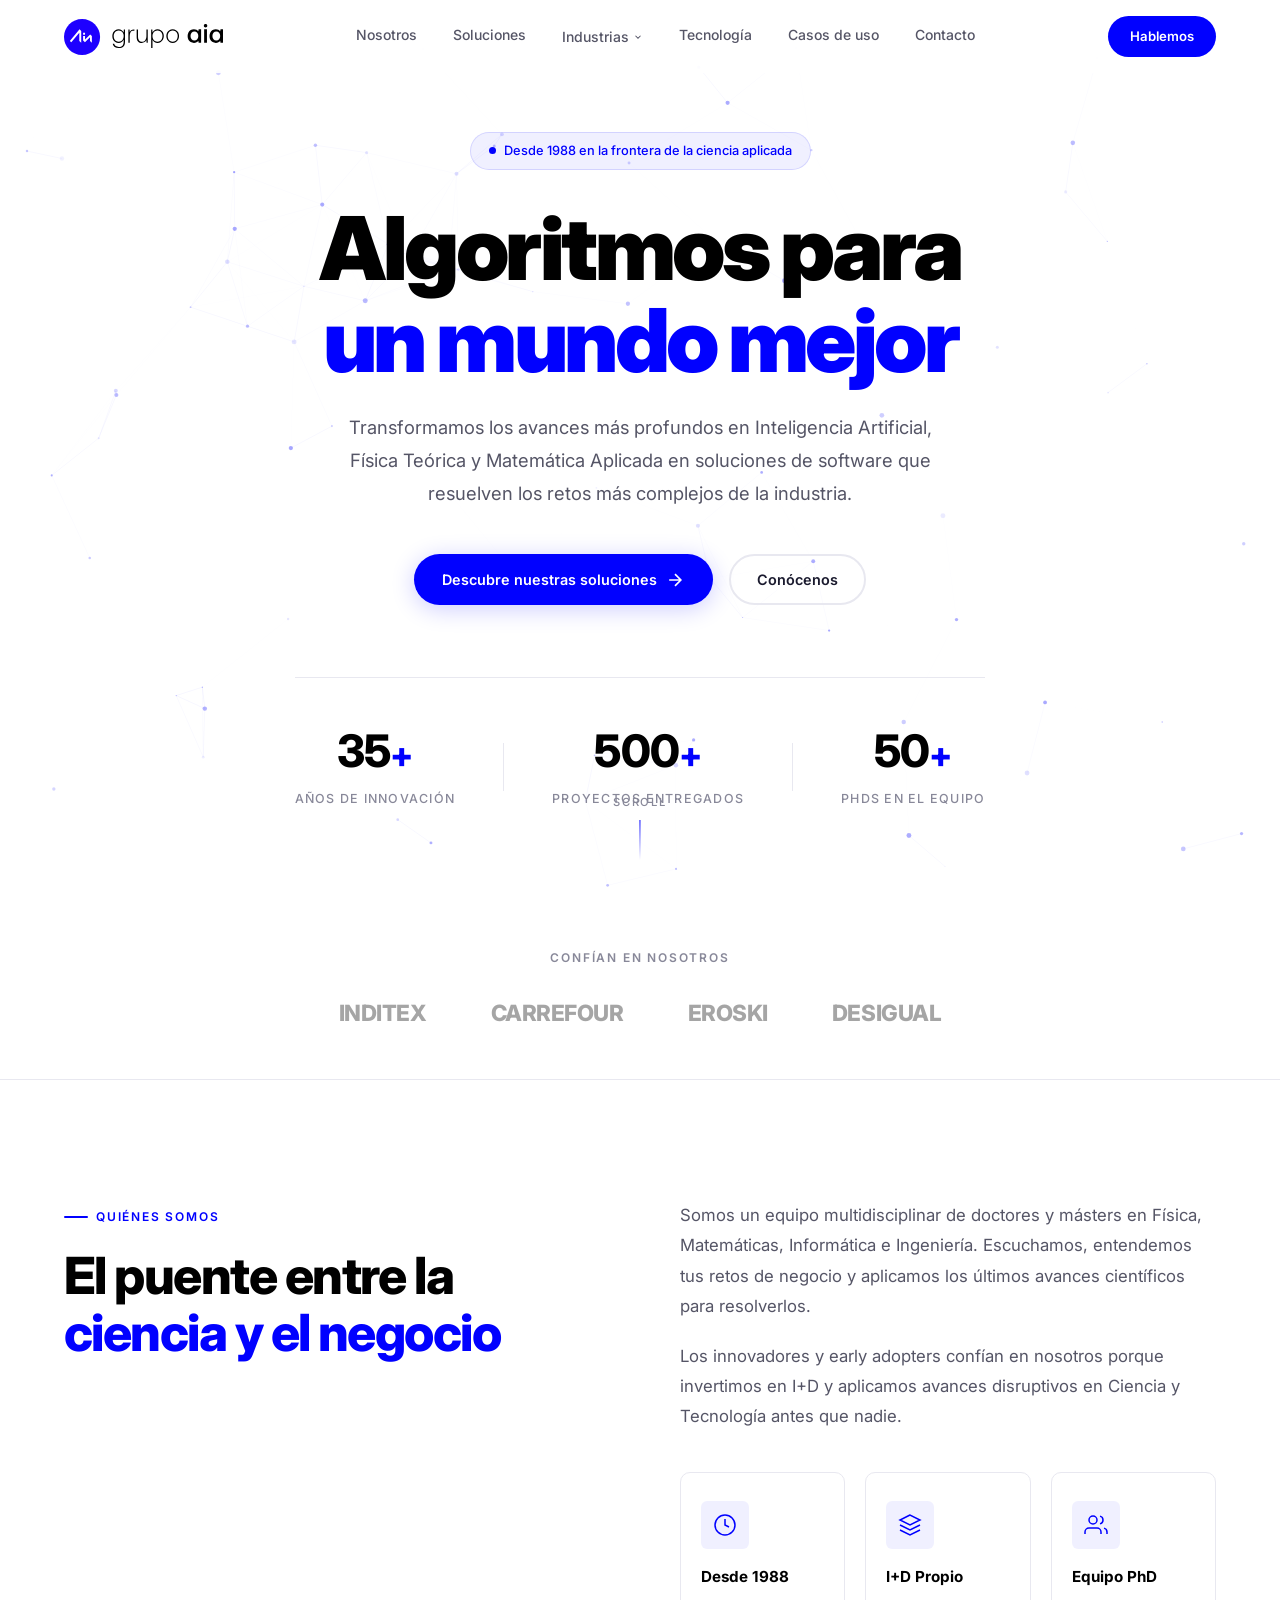
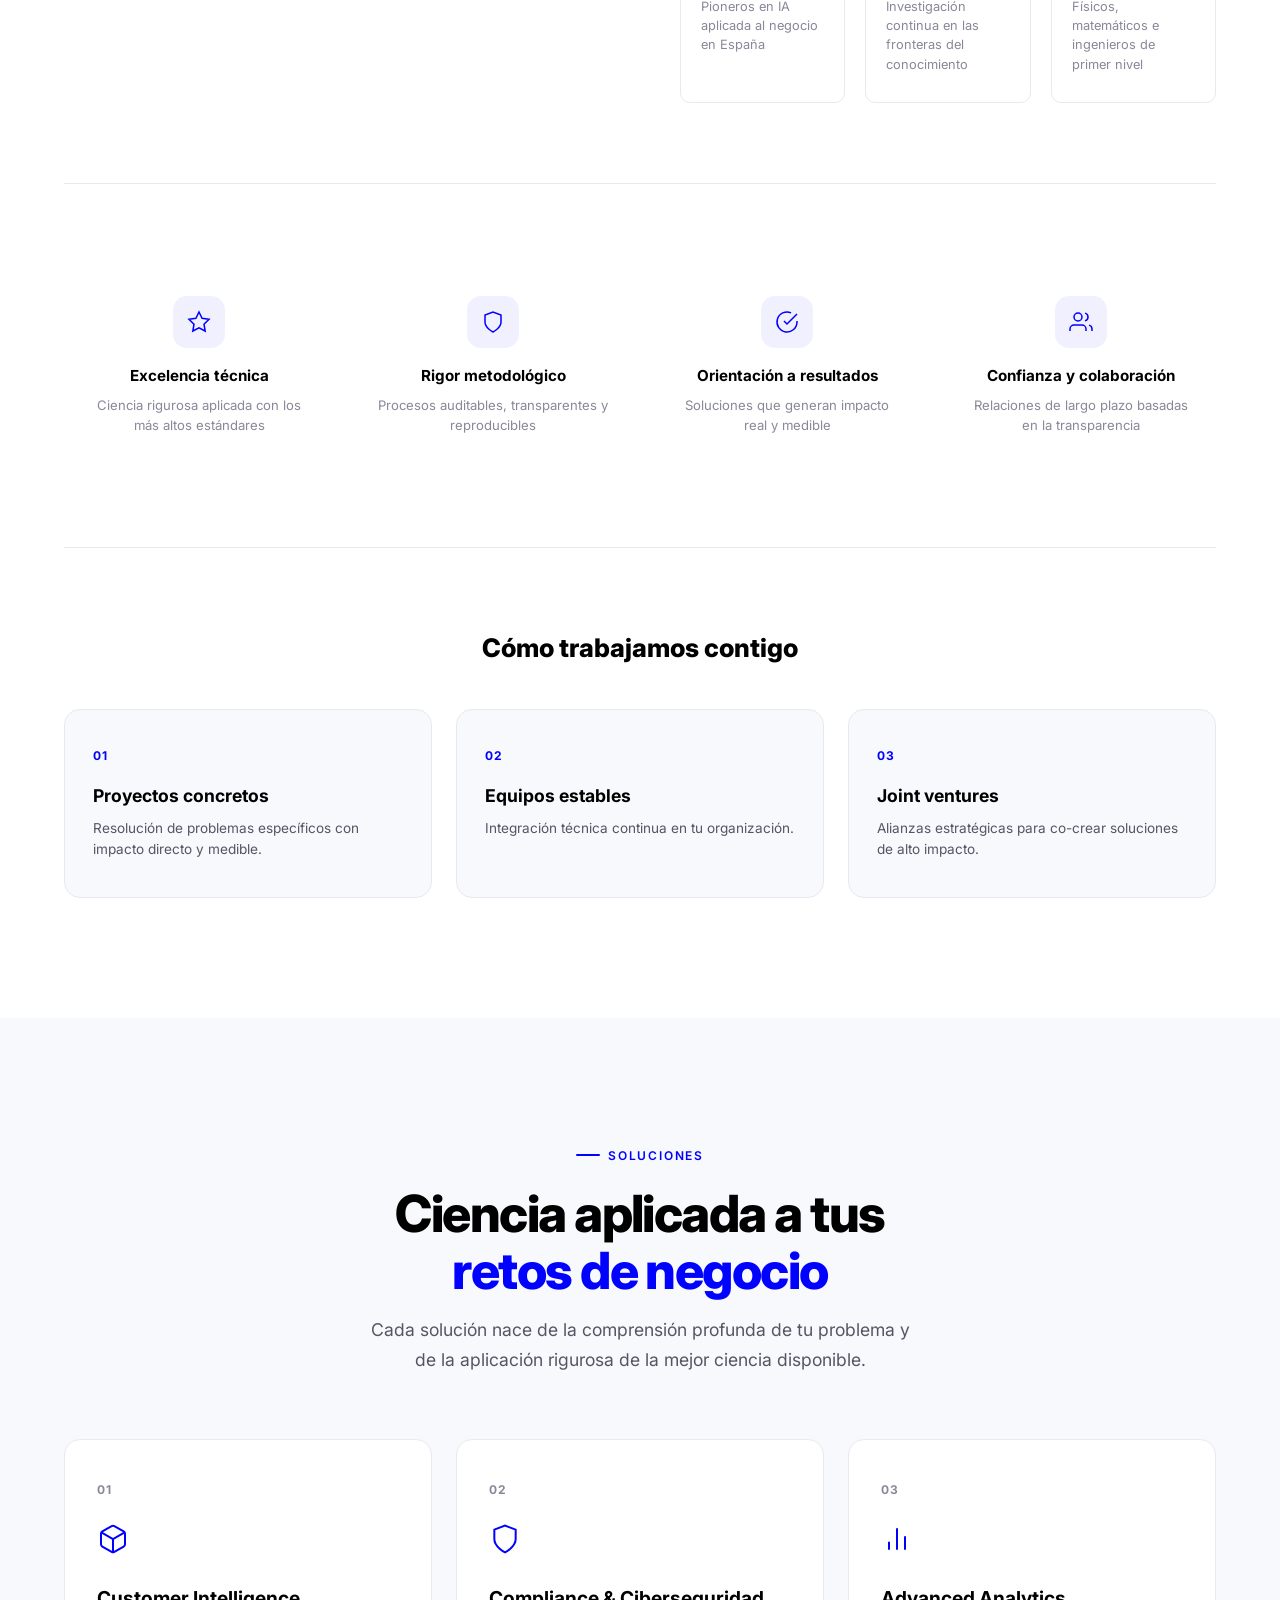
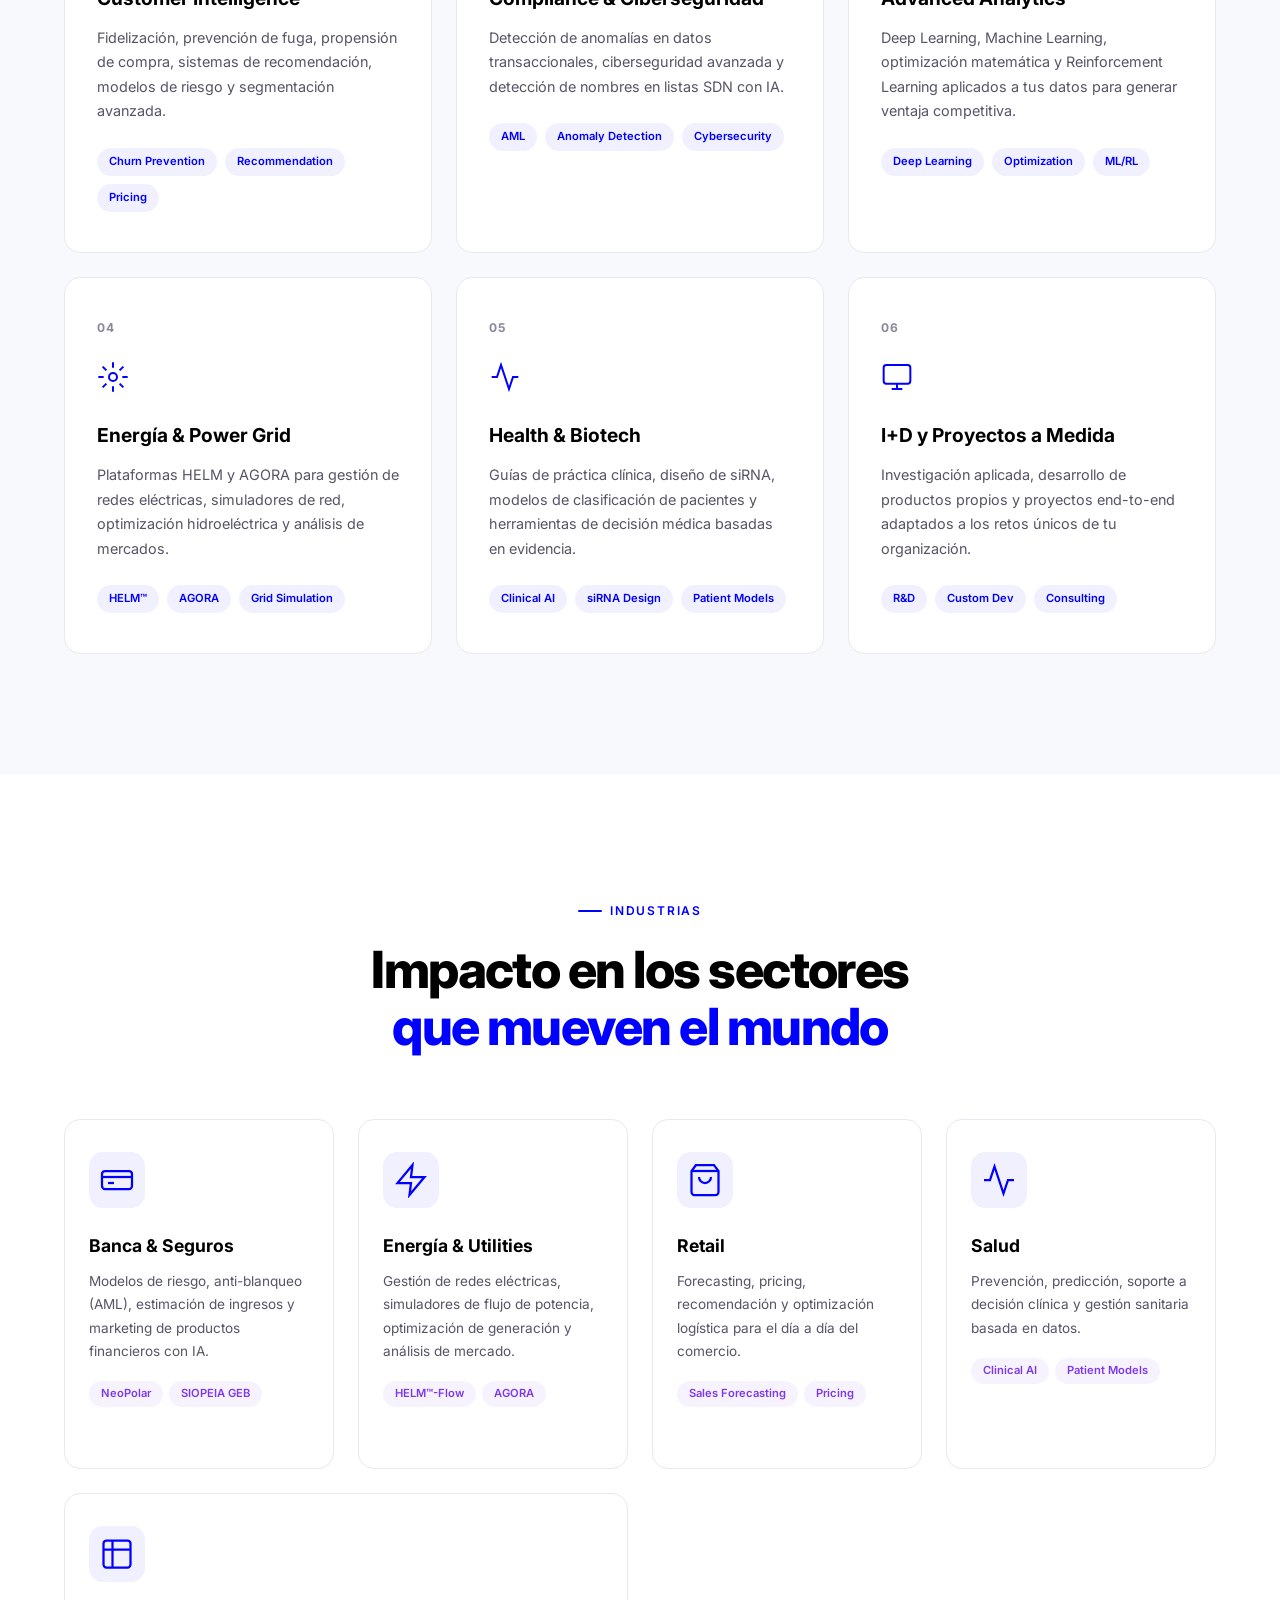
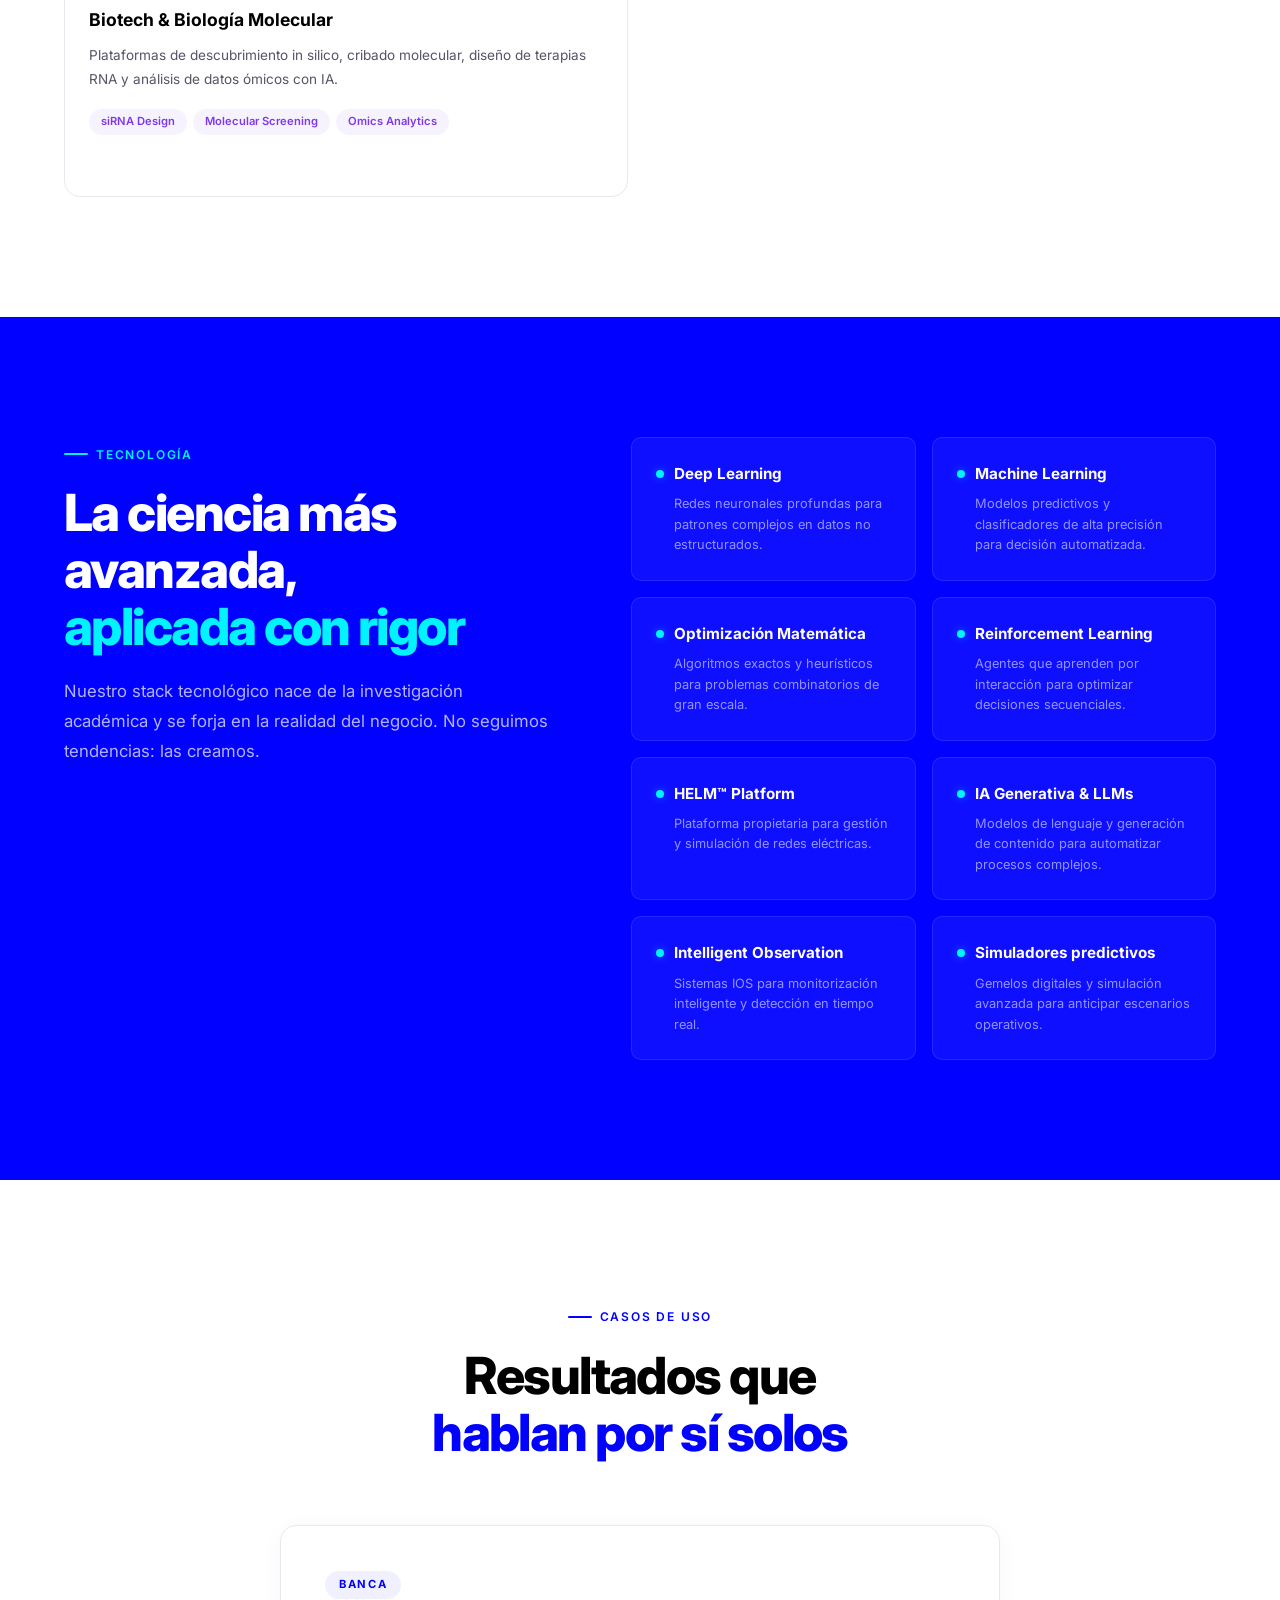
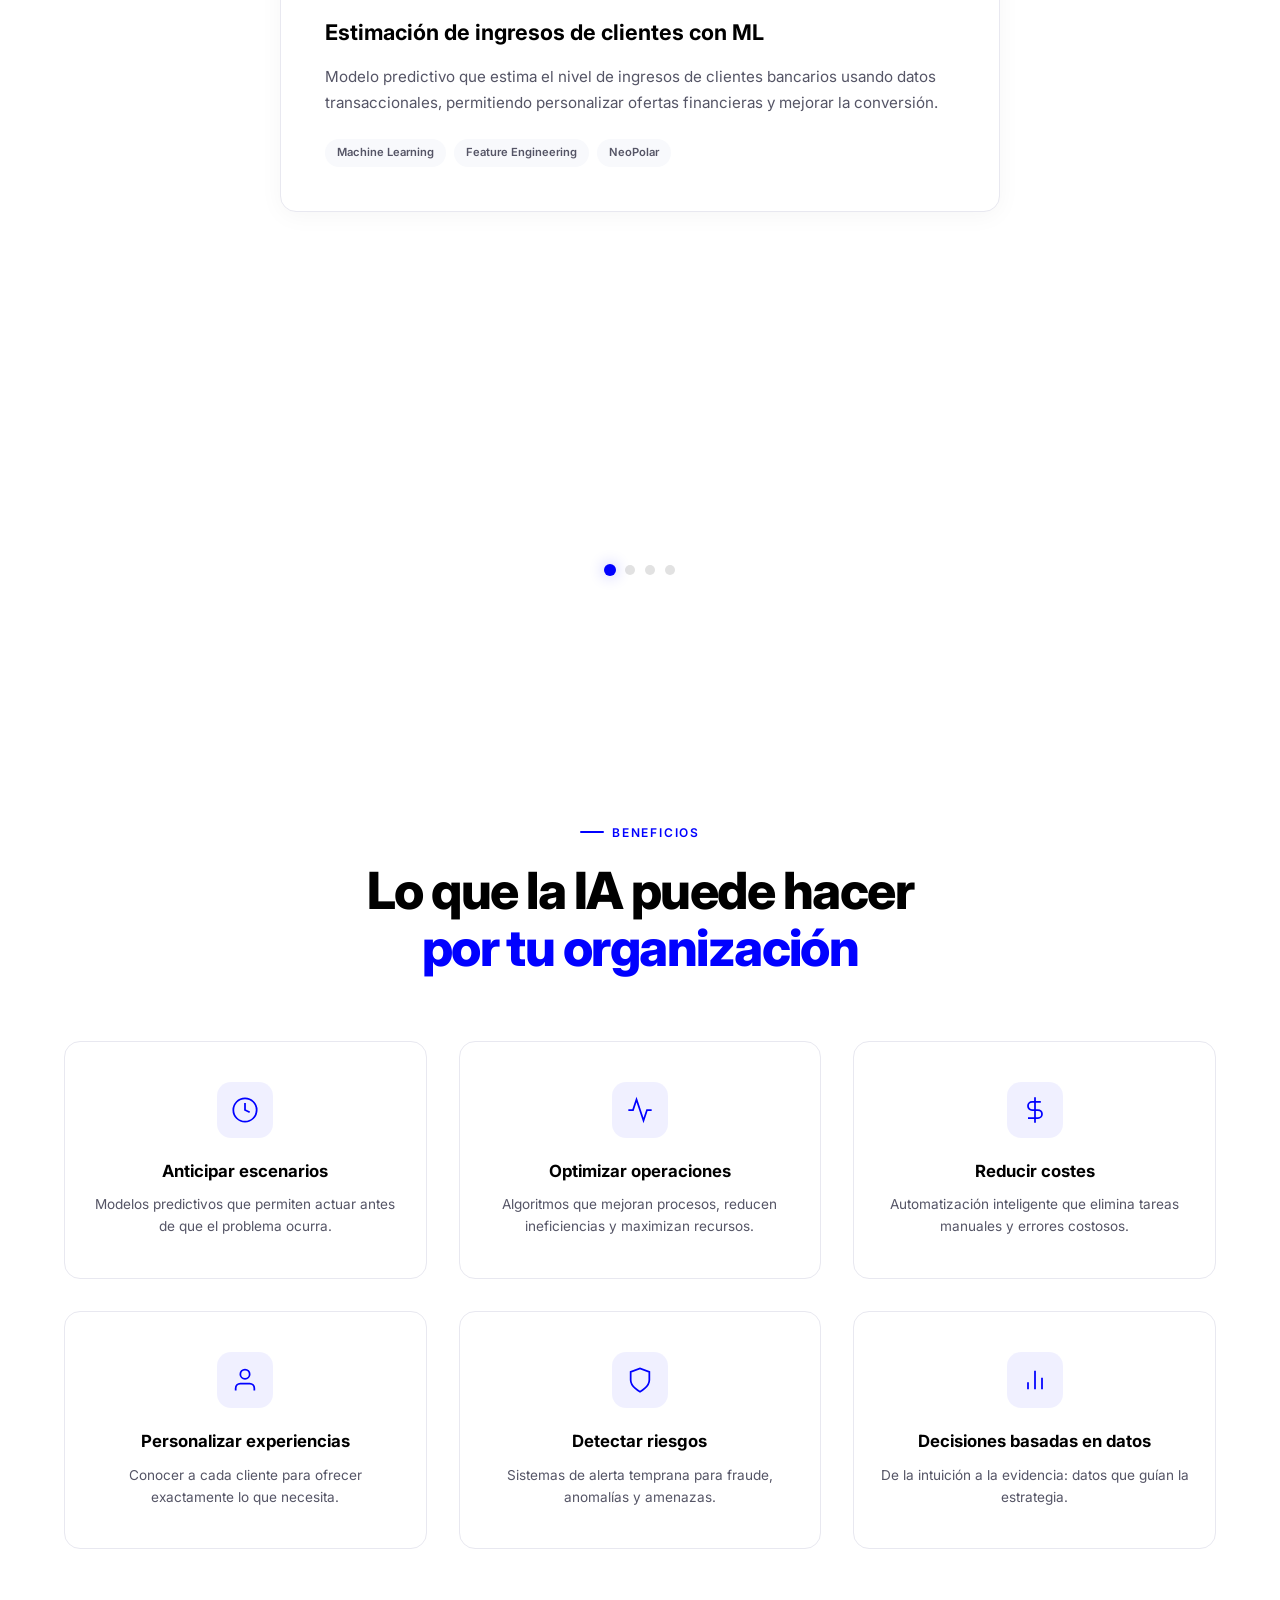
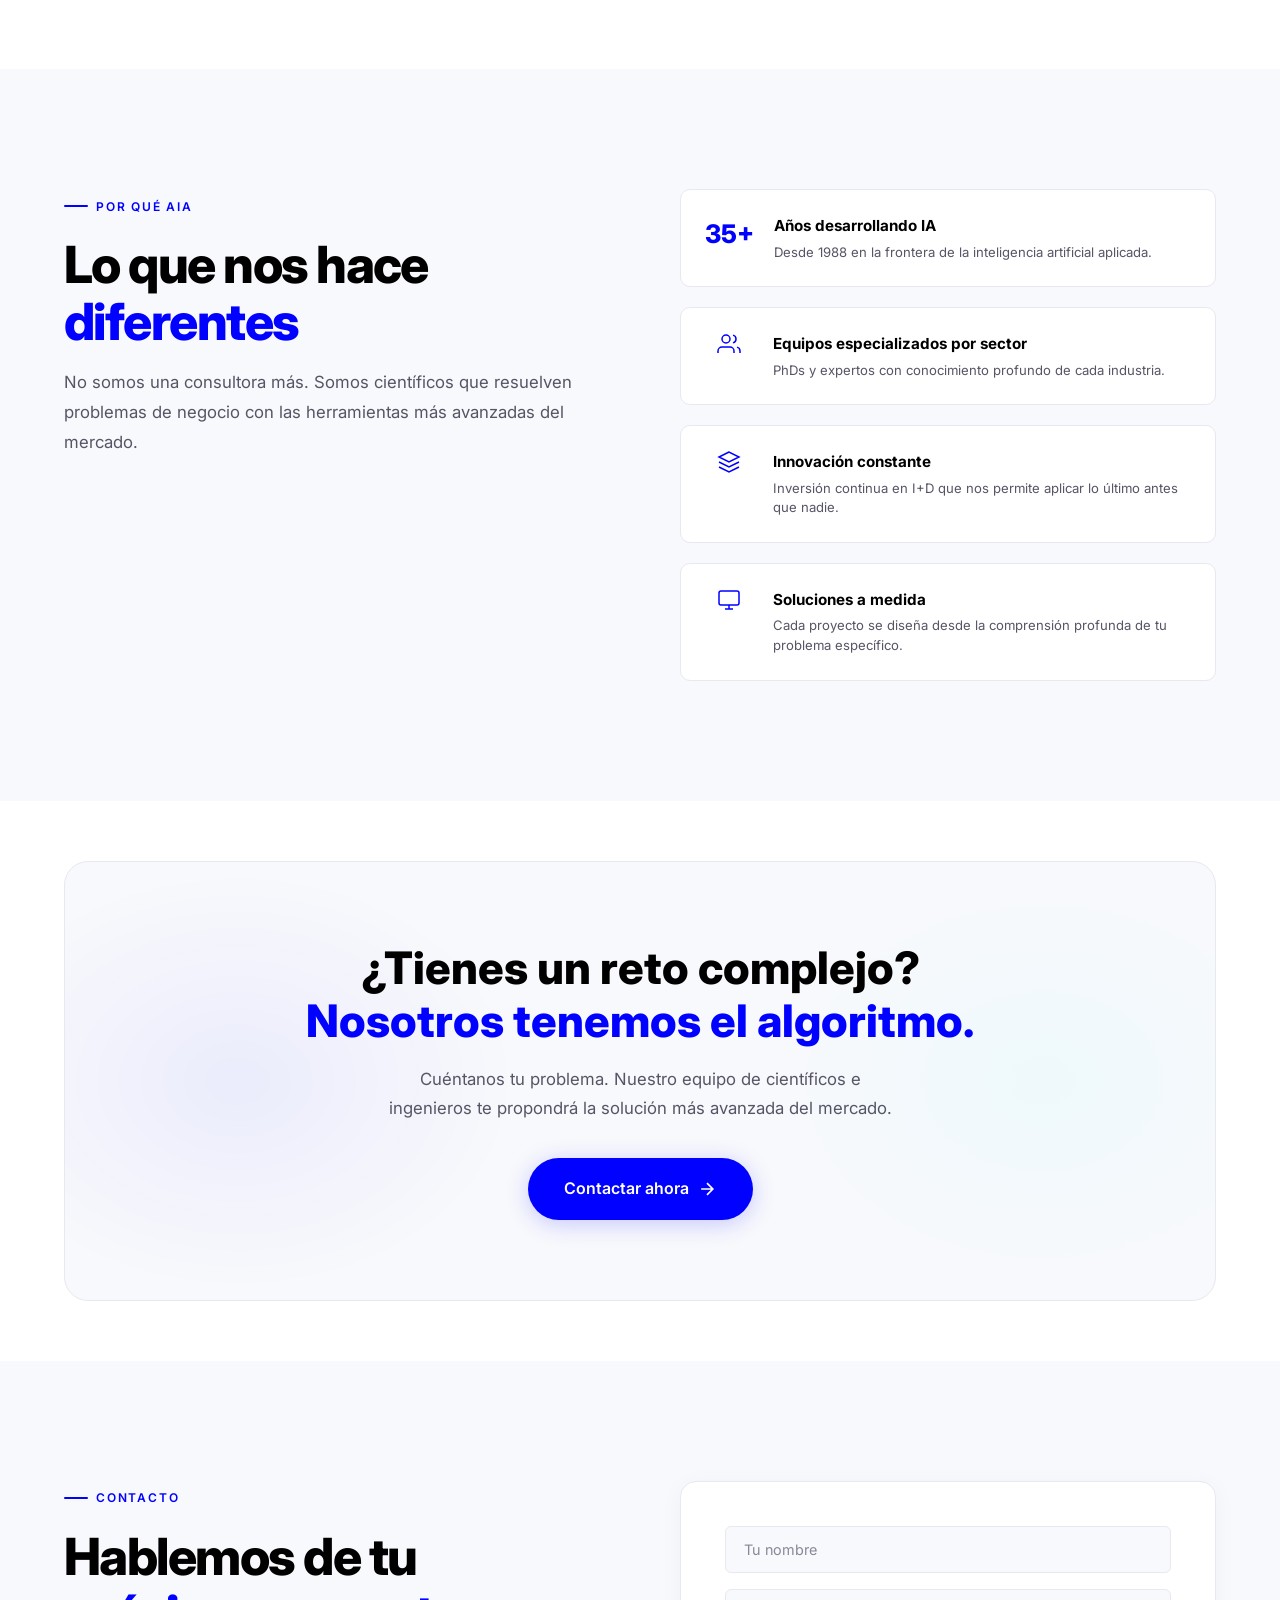
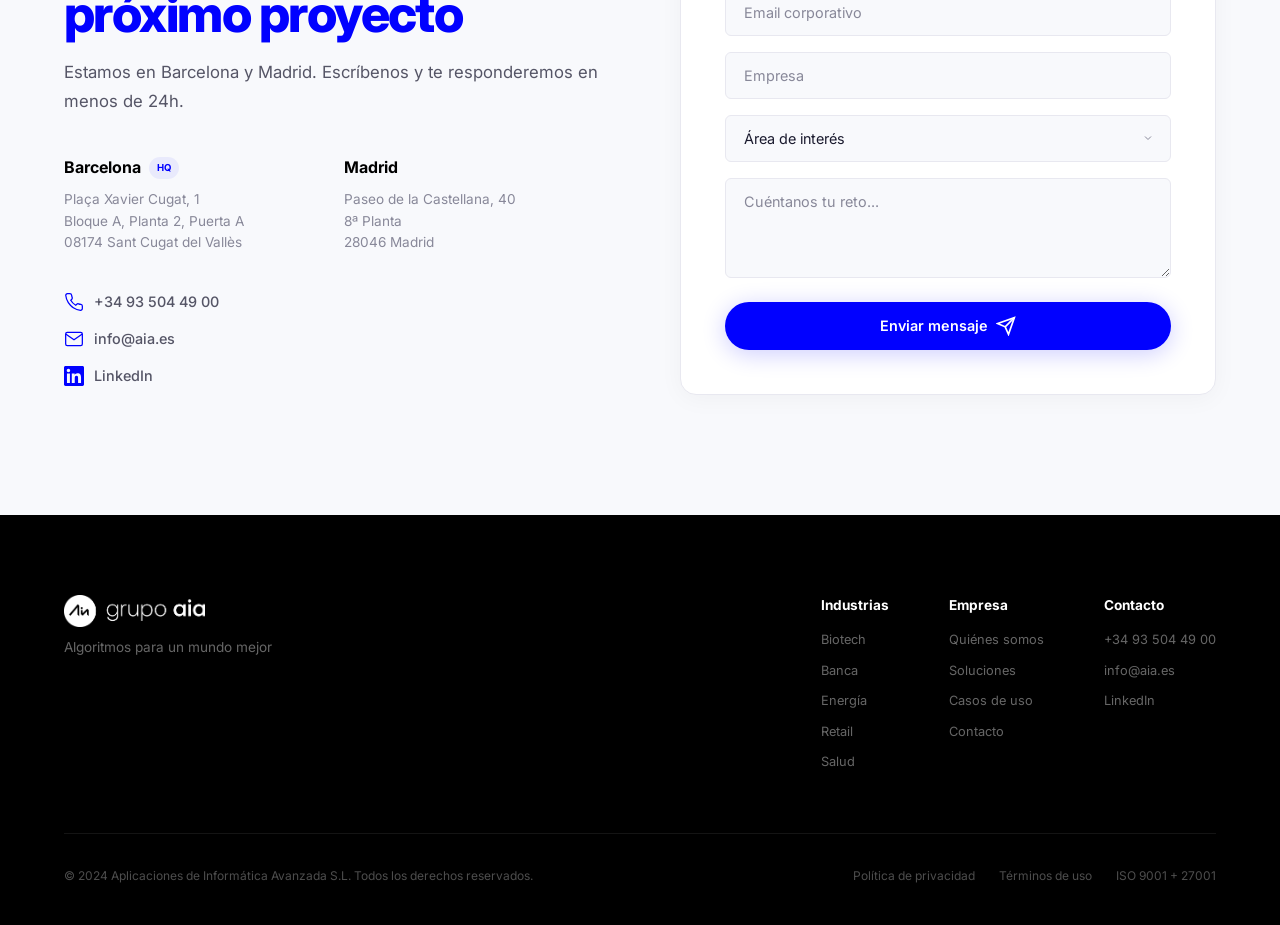
==== commit 466f31f7: "v1" ====
--- a/index.html
+++ b/index.html
@@ -16,12 +16,21 @@
     <nav class="nav" id="nav">
         <div class="nav-inner">
             <a href="#" class="nav-logo">
-                <img src="logo-grupo-aia.png" alt="Grupo AIA" class="logo-img">
+                <img src="logo-grupo-aia.svg" alt="Grupo AIA" class="logo-img">
             </a>
             <div class="nav-links" id="navLinks">
                 <a href="#nosotros" class="nav-link">Nosotros</a>
                 <a href="#servicios" class="nav-link">Soluciones</a>
-                <a href="#industrias" class="nav-link">Industrias</a>
+                <div class="nav-dropdown">
+                    <a href="#industrias" class="nav-link">Industrias <svg width="10" height="10" viewBox="0 0 24 24" fill="none" stroke="currentColor" stroke-width="2.5"><polyline points="6 9 12 15 18 9"/></svg></a>
+                    <div class="nav-dropdown-menu">
+                        <a href="industrias/biotech.html">Biotech</a>
+                        <a href="industrias/banca.html">Banca</a>
+                        <a href="industrias/energia.html">Energía</a>
+                        <a href="industrias/retail.html">Retail</a>
+                        <a href="industrias/salud.html">Salud</a>
+                    </div>
+                </div>
                 <a href="#tecnologia" class="nav-link">Tecnología</a>
                 <a href="#casos" class="nav-link">Casos de uso</a>
                 <a href="#contacto" class="nav-link">Contacto</a>
@@ -79,6 +88,27 @@
         <div class="hero-scroll">
             <span>Scroll</span>
             <div class="scroll-line"></div>
+        </div>
+    </section>
+
+    <!-- Clients Logos -->
+    <section class="section-clients">
+        <div class="container">
+            <p class="clients-label">Confían en nosotros</p>
+            <div class="clients-logos">
+                <div class="client-logo-item">
+                    <span class="client-name">Inditex</span>
+                </div>
+                <div class="client-logo-item">
+                    <span class="client-name">Carrefour</span>
+                </div>
+                <div class="client-logo-item">
+                    <span class="client-name">Eroski</span>
+                </div>
+                <div class="client-logo-item">
+                    <span class="client-name">Desigual</span>
+                </div>
+            </div>
         </div>
     </section>
 
@@ -127,6 +157,60 @@
                     </div>
                 </div>
             </div>
+
+            <!-- Values -->
+            <div class="values-grid">
+                <div class="value-item">
+                    <div class="value-icon">
+                        <svg width="24" height="24" viewBox="0 0 24 24" fill="none" stroke="currentColor" stroke-width="1.5"><polygon points="12 2 15.09 8.26 22 9.27 17 14.14 18.18 21.02 12 17.77 5.82 21.02 7 14.14 2 9.27 8.91 8.26 12 2"/></svg>
+                    </div>
+                    <h4>Excelencia técnica</h4>
+                    <p>Ciencia rigurosa aplicada con los más altos estándares</p>
+                </div>
+                <div class="value-item">
+                    <div class="value-icon">
+                        <svg width="24" height="24" viewBox="0 0 24 24" fill="none" stroke="currentColor" stroke-width="1.5"><path d="M12 22s8-4 8-10V5l-8-3-8 3v7c0 6 8 10 8 10z"/></svg>
+                    </div>
+                    <h4>Rigor metodológico</h4>
+                    <p>Procesos auditables, transparentes y reproducibles</p>
+                </div>
+                <div class="value-item">
+                    <div class="value-icon">
+                        <svg width="24" height="24" viewBox="0 0 24 24" fill="none" stroke="currentColor" stroke-width="1.5"><path d="M22 11.08V12a10 10 0 1 1-5.93-9.14"/><polyline points="22 4 12 14.01 9 11.01"/></svg>
+                    </div>
+                    <h4>Orientación a resultados</h4>
+                    <p>Soluciones que generan impacto real y medible</p>
+                </div>
+                <div class="value-item">
+                    <div class="value-icon">
+                        <svg width="24" height="24" viewBox="0 0 24 24" fill="none" stroke="currentColor" stroke-width="1.5"><path d="M17 21v-2a4 4 0 0 0-4-4H5a4 4 0 0 0-4 4v2"/><circle cx="9" cy="7" r="4"/><path d="M23 21v-2a4 4 0 0 0-3-3.87"/><path d="M16 3.13a4 4 0 0 1 0 7.75"/></svg>
+                    </div>
+                    <h4>Confianza y colaboración</h4>
+                    <p>Relaciones de largo plazo basadas en la transparencia</p>
+                </div>
+            </div>
+
+            <!-- Collaboration Model -->
+            <div class="collab-section">
+                <h3 class="collab-title">Cómo trabajamos contigo</h3>
+                <div class="collab-grid">
+                    <div class="collab-card">
+                        <span class="collab-number">01</span>
+                        <h4>Proyectos concretos</h4>
+                        <p>Resolución de problemas específicos con impacto directo y medible.</p>
+                    </div>
+                    <div class="collab-card">
+                        <span class="collab-number">02</span>
+                        <h4>Equipos estables</h4>
+                        <p>Integración técnica continua en tu organización.</p>
+                    </div>
+                    <div class="collab-card">
+                        <span class="collab-number">03</span>
+                        <h4>Joint ventures</h4>
+                        <p>Alianzas estratégicas para co-crear soluciones de alto impacto.</p>
+                    </div>
+                </div>
+            </div>
         </div>
     </section>
 
@@ -229,7 +313,7 @@
                 <h2 class="section-title">Impacto en los sectores<br><span class="text-accent">que mueven el mundo</span></h2>
             </div>
             <div class="industries-grid">
-                <div class="industry-card">
+                <a href="industrias/banca.html" class="industry-card industry-card-link">
                     <div class="industry-icon-wrap">
                         <svg width="36" height="36" viewBox="0 0 24 24" fill="none" stroke="currentColor" stroke-width="1.5"><rect x="2" y="6" width="20" height="12" rx="2"/><path d="M2 10h20"/><path d="M6 14h4"/></svg>
                     </div>
@@ -239,8 +323,9 @@
                         <span class="product-tag">NeoPolar</span>
                         <span class="product-tag">SIOPEIA GEB</span>
                     </div>
-                </div>
-                <div class="industry-card">
+                    <span class="industry-link-arrow">Ver más &rarr;</span>
+                </a>
+                <a href="industrias/energia.html" class="industry-card industry-card-link">
                     <div class="industry-icon-wrap">
                         <svg width="36" height="36" viewBox="0 0 24 24" fill="none" stroke="currentColor" stroke-width="1.5"><path d="M13 2L3 14h9l-1 8 10-12h-9l1-8z"/></svg>
                     </div>
@@ -250,41 +335,45 @@
                         <span class="product-tag">HELM&trade;-Flow</span>
                         <span class="product-tag">AGORA</span>
                     </div>
-                </div>
-                <div class="industry-card">
+                    <span class="industry-link-arrow">Ver más &rarr;</span>
+                </a>
+                <a href="industrias/retail.html" class="industry-card industry-card-link">
                     <div class="industry-icon-wrap">
                         <svg width="36" height="36" viewBox="0 0 24 24" fill="none" stroke="currentColor" stroke-width="1.5"><path d="M6 2L3 6v14a2 2 0 0 0 2 2h14a2 2 0 0 0 2-2V6l-3-4z"/><line x1="3" y1="6" x2="21" y2="6"/><path d="M16 10a4 4 0 0 1-8 0"/></svg>
                     </div>
                     <h3>Retail</h3>
-                    <p>Geomarketing para ubicación de tiendas, forecasting de ventas y recomendación inteligente de productos.</p>
+                    <p>Forecasting, pricing, recomendación y optimización logística para el día a día del comercio.</p>
                     <div class="industry-products">
                         <span class="product-tag">Sales Forecasting</span>
-                        <span class="product-tag">Geomarketing</span>
-                    </div>
-                </div>
-                <div class="industry-card">
+                        <span class="product-tag">Pricing</span>
+                    </div>
+                    <span class="industry-link-arrow">Ver más &rarr;</span>
+                </a>
+                <a href="industrias/salud.html" class="industry-card industry-card-link">
                     <div class="industry-icon-wrap">
                         <svg width="36" height="36" viewBox="0 0 24 24" fill="none" stroke="currentColor" stroke-width="1.5"><path d="M22 12h-4l-3 9L9 3l-3 9H2"/></svg>
                     </div>
-                    <h3>Salud & Biotech</h3>
-                    <p>Herramientas de decisión clínica, clasificación de pacientes y diseño de moléculas terapéuticas.</p>
+                    <h3>Salud</h3>
+                    <p>Prevención, predicción, soporte a decisión clínica y gestión sanitaria basada en datos.</p>
                     <div class="industry-products">
                         <span class="product-tag">Clinical AI</span>
-                        <span class="product-tag">siRNA Tools</span>
-                    </div>
-                </div>
-                <div class="industry-card industry-card-wide">
+                        <span class="product-tag">Patient Models</span>
+                    </div>
+                    <span class="industry-link-arrow">Ver más &rarr;</span>
+                </a>
+                <a href="industrias/biotech.html" class="industry-card industry-card-link industry-card-wide">
                     <div class="industry-icon-wrap">
-                        <svg width="36" height="36" viewBox="0 0 24 24" fill="none" stroke="currentColor" stroke-width="1.5"><circle cx="12" cy="12" r="10"/><path d="M2 12h20"/><path d="M12 2a15.3 15.3 0 0 1 4 10 15.3 15.3 0 0 1-4 10 15.3 15.3 0 0 1-4-10 15.3 15.3 0 0 1 4-10z"/></svg>
-                    </div>
-                    <h3>Aeroespacial, Telecom, Media & RRHH</h3>
-                    <p>Sistemas de potencia autónomos, detección de comportamiento de clientes, caracterización de usuarios y descubrimiento de talento con IA.</p>
+                        <svg width="36" height="36" viewBox="0 0 24 24" fill="none" stroke="currentColor" stroke-width="1.5"><path d="M9 3H5a2 2 0 0 0-2 2v4m6-6h10a2 2 0 0 1 2 2v4M9 3v18m0 0h10a2 2 0 0 0 2-2V9M9 21H5a2 2 0 0 1-2-2V9m0 0h18"/></svg>
+                    </div>
+                    <h3>Biotech & Biología Molecular</h3>
+                    <p>Plataformas de descubrimiento in silico, cribado molecular, diseño de terapias RNA y análisis de datos ómicos con IA.</p>
                     <div class="industry-products">
-                        <span class="product-tag">Aerospace</span>
-                        <span class="product-tag">Telecom</span>
-                        <span class="product-tag">HR Tech</span>
-                    </div>
-                </div>
+                        <span class="product-tag">siRNA Design</span>
+                        <span class="product-tag">Molecular Screening</span>
+                        <span class="product-tag">Omics Analytics</span>
+                    </div>
+                    <span class="industry-link-arrow">Ver más &rarr;</span>
+                </a>
             </div>
         </div>
     </section>
@@ -338,9 +427,23 @@
                         <div class="tech-item">
                             <div class="tech-item-header">
                                 <div class="tech-dot"></div>
+                                <h4>IA Generativa & LLMs</h4>
+                            </div>
+                            <p>Modelos de lenguaje y generación de contenido para automatizar procesos complejos.</p>
+                        </div>
+                        <div class="tech-item">
+                            <div class="tech-item-header">
+                                <div class="tech-dot"></div>
                                 <h4>Intelligent Observation</h4>
                             </div>
                             <p>Sistemas IOS para monitorización inteligente y detección en tiempo real.</p>
+                        </div>
+                        <div class="tech-item">
+                            <div class="tech-item-header">
+                                <div class="tech-dot"></div>
+                                <h4>Simuladores predictivos</h4>
+                            </div>
+                            <p>Gemelos digitales y simulación avanzada para anticipar escenarios operativos.</p>
                         </div>
                     </div>
                 </div>
@@ -402,6 +505,109 @@
                 <button class="case-dot" data-index="1"></button>
                 <button class="case-dot" data-index="2"></button>
                 <button class="case-dot" data-index="3"></button>
+            </div>
+        </div>
+    </section>
+
+    <!-- Benefits -->
+    <section class="section" id="beneficios">
+        <div class="container">
+            <div class="section-header">
+                <span class="section-tag">Beneficios</span>
+                <h2 class="section-title">Lo que la IA puede hacer<br><span class="text-accent">por tu organización</span></h2>
+            </div>
+            <div class="benefits-grid">
+                <div class="benefit-item">
+                    <div class="benefit-icon">
+                        <svg width="28" height="28" viewBox="0 0 24 24" fill="none" stroke="currentColor" stroke-width="1.5"><circle cx="12" cy="12" r="10"/><polyline points="12 6 12 12 16 14"/></svg>
+                    </div>
+                    <h4>Anticipar escenarios</h4>
+                    <p>Modelos predictivos que permiten actuar antes de que el problema ocurra.</p>
+                </div>
+                <div class="benefit-item">
+                    <div class="benefit-icon">
+                        <svg width="28" height="28" viewBox="0 0 24 24" fill="none" stroke="currentColor" stroke-width="1.5"><polyline points="22 12 18 12 15 21 9 3 6 12 2 12"/></svg>
+                    </div>
+                    <h4>Optimizar operaciones</h4>
+                    <p>Algoritmos que mejoran procesos, reducen ineficiencias y maximizan recursos.</p>
+                </div>
+                <div class="benefit-item">
+                    <div class="benefit-icon">
+                        <svg width="28" height="28" viewBox="0 0 24 24" fill="none" stroke="currentColor" stroke-width="1.5"><line x1="12" y1="1" x2="12" y2="23"/><path d="M17 5H9.5a3.5 3.5 0 0 0 0 7h5a3.5 3.5 0 0 1 0 7H6"/></svg>
+                    </div>
+                    <h4>Reducir costes</h4>
+                    <p>Automatización inteligente que elimina tareas manuales y errores costosos.</p>
+                </div>
+                <div class="benefit-item">
+                    <div class="benefit-icon">
+                        <svg width="28" height="28" viewBox="0 0 24 24" fill="none" stroke="currentColor" stroke-width="1.5"><path d="M20 21v-2a4 4 0 0 0-4-4H8a4 4 0 0 0-4 4v2"/><circle cx="12" cy="7" r="4"/></svg>
+                    </div>
+                    <h4>Personalizar experiencias</h4>
+                    <p>Conocer a cada cliente para ofrecer exactamente lo que necesita.</p>
+                </div>
+                <div class="benefit-item">
+                    <div class="benefit-icon">
+                        <svg width="28" height="28" viewBox="0 0 24 24" fill="none" stroke="currentColor" stroke-width="1.5"><path d="M12 22s8-4 8-10V5l-8-3-8 3v7c0 6 8 10 8 10z"/></svg>
+                    </div>
+                    <h4>Detectar riesgos</h4>
+                    <p>Sistemas de alerta temprana para fraude, anomalías y amenazas.</p>
+                </div>
+                <div class="benefit-item">
+                    <div class="benefit-icon">
+                        <svg width="28" height="28" viewBox="0 0 24 24" fill="none" stroke="currentColor" stroke-width="1.5"><path d="M18 20V10"/><path d="M12 20V4"/><path d="M6 20v-6"/></svg>
+                    </div>
+                    <h4>Decisiones basadas en datos</h4>
+                    <p>De la intuición a la evidencia: datos que guían la estrategia.</p>
+                </div>
+            </div>
+        </div>
+    </section>
+
+    <!-- Differentiators -->
+    <section class="section section-alt" id="diferenciadores">
+        <div class="container">
+            <div class="diff-layout">
+                <div class="diff-left">
+                    <span class="section-tag">Por qué AIA</span>
+                    <h2 class="section-title">Lo que nos hace<br><span class="text-accent">diferentes</span></h2>
+                    <p class="diff-desc">No somos una consultora más. Somos científicos que resuelven problemas de negocio con las herramientas más avanzadas del mercado.</p>
+                </div>
+                <div class="diff-right">
+                    <div class="diff-item">
+                        <span class="diff-number">35+</span>
+                        <div>
+                            <h4>Años desarrollando IA</h4>
+                            <p>Desde 1988 en la frontera de la inteligencia artificial aplicada.</p>
+                        </div>
+                    </div>
+                    <div class="diff-item">
+                        <span class="diff-number">
+                            <svg width="24" height="24" viewBox="0 0 24 24" fill="none" stroke="currentColor" stroke-width="1.5"><path d="M17 21v-2a4 4 0 0 0-4-4H5a4 4 0 0 0-4 4v2"/><circle cx="9" cy="7" r="4"/><path d="M23 21v-2a4 4 0 0 0-3-3.87"/><path d="M16 3.13a4 4 0 0 1 0 7.75"/></svg>
+                        </span>
+                        <div>
+                            <h4>Equipos especializados por sector</h4>
+                            <p>PhDs y expertos con conocimiento profundo de cada industria.</p>
+                        </div>
+                    </div>
+                    <div class="diff-item">
+                        <span class="diff-number">
+                            <svg width="24" height="24" viewBox="0 0 24 24" fill="none" stroke="currentColor" stroke-width="1.5"><path d="M12 2L2 7l10 5 10-5-10-5z"/><path d="M2 17l10 5 10-5"/><path d="M2 12l10 5 10-5"/></svg>
+                        </span>
+                        <div>
+                            <h4>Innovación constante</h4>
+                            <p>Inversión continua en I+D que nos permite aplicar lo último antes que nadie.</p>
+                        </div>
+                    </div>
+                    <div class="diff-item">
+                        <span class="diff-number">
+                            <svg width="24" height="24" viewBox="0 0 24 24" fill="none" stroke="currentColor" stroke-width="1.5"><rect x="2" y="3" width="20" height="14" rx="2" ry="2"/><line x1="8" y1="21" x2="16" y2="21"/><line x1="12" y1="17" x2="12" y2="21"/></svg>
+                        </span>
+                        <div>
+                            <h4>Soluciones a medida</h4>
+                            <p>Cada proyecto se diseña desde la comprensión profunda de tu problema específico.</p>
+                        </div>
+                    </div>
+                </div>
             </div>
         </div>
     </section>
@@ -497,30 +703,30 @@
         <div class="container">
             <div class="footer-top">
                 <div class="footer-brand">
-                    <img src="logo-grupo-aia.png" alt="Grupo AIA" class="footer-logo">
+                    <img src="logo-grupo-aia-white.png" alt="Grupo AIA" class="footer-logo">
                     <p>Algoritmos para un mundo mejor</p>
                 </div>
                 <div class="footer-links">
                     <div class="footer-col">
-                        <h5>Soluciones</h5>
-                        <a href="#">Customer Intelligence</a>
-                        <a href="#">Compliance & Seguridad</a>
-                        <a href="#">Advanced Analytics</a>
-                        <a href="#">Energía & Grid</a>
-                    </div>
-                    <div class="footer-col">
-                        <h5>Productos</h5>
-                        <a href="#">HELM&trade;-Flow</a>
-                        <a href="#">AGORA</a>
-                        <a href="#">NeoPolar</a>
-                        <a href="#">SIOPEIA GEB</a>
+                        <h5>Industrias</h5>
+                        <a href="industrias/biotech.html">Biotech</a>
+                        <a href="industrias/banca.html">Banca</a>
+                        <a href="industrias/energia.html">Energía</a>
+                        <a href="industrias/retail.html">Retail</a>
+                        <a href="industrias/salud.html">Salud</a>
                     </div>
                     <div class="footer-col">
                         <h5>Empresa</h5>
-                        <a href="#">Sobre AIA</a>
-                        <a href="#">Talento</a>
-                        <a href="#">RSC</a>
-                        <a href="#">Noticias</a>
+                        <a href="#nosotros">Quiénes somos</a>
+                        <a href="#servicios">Soluciones</a>
+                        <a href="#casos">Casos de uso</a>
+                        <a href="#contacto">Contacto</a>
+                    </div>
+                    <div class="footer-col">
+                        <h5>Contacto</h5>
+                        <a href="tel:+34935044900">+34 93 504 49 00</a>
+                        <a href="mailto:info@aia.es">info@aia.es</a>
+                        <a href="https://www.linkedin.com/company/aplicaciones-en-informatica-avanzada" target="_blank" rel="noopener">LinkedIn</a>
                     </div>
                 </div>
             </div>
--- a/styles.css
+++ b/styles.css
@@ -1031,7 +1031,6 @@
 .footer-logo {
     height: 32px;
     width: auto;
-    filter: brightness(0) invert(1);
 }
 
 .footer-brand p {
@@ -1094,6 +1093,700 @@
 
 .footer-legal a:hover {
     color: rgba(255, 255, 255, 0.6);
+}
+
+/* ===================================
+   CLIENTS LOGOS
+   =================================== */
+.section-clients {
+    padding: 48px 0;
+    border-bottom: 1px solid var(--border);
+}
+
+.clients-label {
+    text-align: center;
+    font-size: 0.75rem;
+    font-weight: 600;
+    text-transform: uppercase;
+    letter-spacing: 0.15em;
+    color: var(--text-light);
+    margin-bottom: 28px;
+}
+
+.clients-logos {
+    display: flex;
+    align-items: center;
+    justify-content: center;
+    gap: 64px;
+    flex-wrap: wrap;
+}
+
+.client-logo-item {
+    opacity: 0.35;
+    transition: opacity var(--transition);
+}
+
+.client-logo-item:hover {
+    opacity: 0.7;
+}
+
+.client-name {
+    font-size: 1.4rem;
+    font-weight: 800;
+    letter-spacing: -0.02em;
+    color: var(--black);
+    text-transform: uppercase;
+}
+
+/* ===================================
+   VALUES
+   =================================== */
+.values-grid {
+    display: grid;
+    grid-template-columns: repeat(4, 1fr);
+    gap: 24px;
+    margin-top: 80px;
+    padding-top: 80px;
+    border-top: 1px solid var(--border);
+}
+
+.value-item {
+    text-align: center;
+    padding: 32px 20px;
+}
+
+.value-icon {
+    width: 52px;
+    height: 52px;
+    display: flex;
+    align-items: center;
+    justify-content: center;
+    background: var(--blue-light);
+    border-radius: 14px;
+    color: var(--blue);
+    margin: 0 auto 16px;
+}
+
+.value-item h4 {
+    font-size: 0.95rem;
+    font-weight: 700;
+    color: var(--black);
+    margin-bottom: 8px;
+}
+
+.value-item p {
+    font-size: 0.82rem;
+    color: var(--text-light);
+    line-height: 1.5;
+}
+
+/* ===================================
+   COLLABORATION MODEL
+   =================================== */
+.collab-section {
+    margin-top: 80px;
+    padding-top: 80px;
+    border-top: 1px solid var(--border);
+}
+
+.collab-title {
+    font-size: 1.6rem;
+    font-weight: 800;
+    color: var(--black);
+    text-align: center;
+    margin-bottom: 40px;
+}
+
+.collab-grid {
+    display: grid;
+    grid-template-columns: repeat(3, 1fr);
+    gap: 24px;
+}
+
+.collab-card {
+    padding: 36px 28px;
+    background: var(--bg-alt);
+    border: 1px solid var(--border);
+    border-radius: var(--radius);
+    transition: all var(--transition);
+}
+
+.collab-card:hover {
+    border-color: var(--blue);
+    transform: translateY(-4px);
+    box-shadow: 0 12px 40px rgba(1, 1, 255, 0.06);
+}
+
+.collab-number {
+    font-size: 0.75rem;
+    font-weight: 700;
+    color: var(--blue);
+    letter-spacing: 0.12em;
+    margin-bottom: 16px;
+    display: block;
+}
+
+.collab-card h4 {
+    font-size: 1.1rem;
+    font-weight: 700;
+    color: var(--black);
+    margin-bottom: 8px;
+}
+
+.collab-card p {
+    font-size: 0.85rem;
+    color: var(--text-muted);
+    line-height: 1.6;
+}
+
+/* ===================================
+   BENEFITS
+   =================================== */
+.benefits-grid {
+    display: grid;
+    grid-template-columns: repeat(3, 1fr);
+    gap: 32px;
+}
+
+.benefit-item {
+    text-align: center;
+    padding: 40px 24px;
+    border: 1px solid var(--border);
+    border-radius: var(--radius);
+    background: var(--white);
+    transition: all var(--transition);
+}
+
+.benefit-item:hover {
+    border-color: rgba(1, 1, 255, 0.15);
+    box-shadow: 0 12px 40px rgba(1, 1, 255, 0.06);
+    transform: translateY(-4px);
+}
+
+.benefit-icon {
+    width: 56px;
+    height: 56px;
+    display: flex;
+    align-items: center;
+    justify-content: center;
+    background: var(--blue-light);
+    border-radius: 14px;
+    color: var(--blue);
+    margin: 0 auto 20px;
+}
+
+.benefit-item h4 {
+    font-size: 1.05rem;
+    font-weight: 700;
+    color: var(--black);
+    margin-bottom: 10px;
+}
+
+.benefit-item p {
+    font-size: 0.85rem;
+    color: var(--text-muted);
+    line-height: 1.6;
+}
+
+/* ===================================
+   DIFFERENTIATORS
+   =================================== */
+.diff-layout {
+    display: grid;
+    grid-template-columns: 1fr 1fr;
+    gap: 80px;
+    align-items: start;
+}
+
+.diff-desc {
+    font-size: 1.05rem;
+    color: var(--text-muted);
+    margin-top: 16px;
+    line-height: 1.8;
+}
+
+.diff-right {
+    display: flex;
+    flex-direction: column;
+    gap: 20px;
+}
+
+.diff-item {
+    display: flex;
+    gap: 20px;
+    align-items: flex-start;
+    padding: 24px;
+    background: var(--white);
+    border: 1px solid var(--border);
+    border-radius: var(--radius-sm);
+    transition: all var(--transition);
+}
+
+.diff-item:hover {
+    border-color: var(--blue);
+    box-shadow: 0 8px 32px rgba(1, 1, 255, 0.06);
+}
+
+.diff-number {
+    font-size: 1.6rem;
+    font-weight: 800;
+    color: var(--blue);
+    flex-shrink: 0;
+    min-width: 48px;
+    display: flex;
+    align-items: center;
+    justify-content: center;
+}
+
+.diff-item h4 {
+    font-size: 0.95rem;
+    font-weight: 700;
+    color: var(--black);
+    margin-bottom: 4px;
+}
+
+.diff-item p {
+    font-size: 0.82rem;
+    color: var(--text-muted);
+    line-height: 1.5;
+}
+
+/* ===================================
+   NAV DROPDOWN
+   =================================== */
+.nav-dropdown {
+    position: relative;
+}
+
+.nav-dropdown .nav-link {
+    display: inline-flex;
+    align-items: center;
+    gap: 4px;
+}
+
+.nav-dropdown .nav-link svg {
+    transition: transform var(--transition);
+}
+
+.nav-dropdown:hover .nav-link svg {
+    transform: rotate(180deg);
+}
+
+.nav-dropdown-menu {
+    position: absolute;
+    top: 100%;
+    left: 50%;
+    transform: translateX(-50%) translateY(8px);
+    min-width: 180px;
+    background: var(--white);
+    border: 1px solid var(--border);
+    border-radius: var(--radius-sm);
+    box-shadow: 0 12px 48px rgba(0, 0, 0, 0.08);
+    padding: 12px 0;
+    opacity: 0;
+    visibility: hidden;
+    transition: all var(--transition);
+    z-index: 1100;
+}
+
+.nav-dropdown:hover .nav-dropdown-menu {
+    opacity: 1;
+    visibility: visible;
+    transform: translateX(-50%) translateY(0);
+}
+
+.nav-dropdown-menu a {
+    display: block;
+    padding: 10px 24px;
+    font-size: 0.85rem;
+    font-weight: 500;
+    color: var(--text-muted);
+    transition: all var(--transition);
+}
+
+.nav-dropdown-menu a:hover,
+.nav-dropdown-menu a.active {
+    color: var(--blue);
+    background: var(--blue-light);
+}
+
+.nav-link-active {
+    color: var(--blue) !important;
+}
+
+/* ===================================
+   INDUSTRY CARD LINKS
+   =================================== */
+.industry-card-link {
+    display: block;
+    text-decoration: none;
+    color: inherit;
+}
+
+.industry-link-arrow {
+    display: inline-block;
+    font-size: 0.8rem;
+    font-weight: 600;
+    color: var(--blue);
+    margin-top: 8px;
+    opacity: 0;
+    transform: translateX(-8px);
+    transition: all var(--transition);
+}
+
+.industry-card-link:hover .industry-link-arrow {
+    opacity: 1;
+    transform: translateX(0);
+}
+
+/* ===================================
+   INDUSTRY PAGES
+   =================================== */
+.ind-hero {
+    padding: 180px 24px 100px;
+    background: var(--bg-alt);
+    border-bottom: 1px solid var(--border);
+}
+
+.ind-hero-content {
+    max-width: 720px;
+}
+
+.ind-hero-title {
+    font-size: clamp(2.4rem, 5vw, 4rem);
+    font-weight: 900;
+    line-height: 1.1;
+    letter-spacing: -0.03em;
+    color: var(--black);
+    margin-bottom: 20px;
+}
+
+.ind-hero-desc {
+    font-size: 1.1rem;
+    color: var(--text-muted);
+    line-height: 1.8;
+    margin-bottom: 36px;
+    max-width: 600px;
+}
+
+/* Mission statement */
+.ind-mission {
+    max-width: 800px;
+    margin: 0 auto;
+    text-align: center;
+}
+
+.ind-mission-text {
+    font-size: 1.2rem;
+    color: var(--text-muted);
+    line-height: 1.8;
+}
+
+.ind-mission-text strong {
+    color: var(--black);
+}
+
+/* Challenges */
+.challenges-grid {
+    display: grid;
+    grid-template-columns: repeat(2, 1fr);
+    gap: 24px;
+}
+
+.challenges-grid-5 {
+    grid-template-columns: repeat(3, 1fr);
+}
+
+.challenge-card {
+    padding: 32px 28px;
+    background: var(--white);
+    border: 1px solid var(--border);
+    border-radius: var(--radius);
+    transition: all var(--transition);
+}
+
+.challenge-card:hover {
+    border-color: rgba(1, 1, 255, 0.15);
+    transform: translateY(-2px);
+    box-shadow: 0 8px 32px rgba(0, 0, 0, 0.04);
+}
+
+.challenge-number {
+    font-size: 0.75rem;
+    font-weight: 700;
+    color: var(--blue);
+    letter-spacing: 0.12em;
+    margin-bottom: 14px;
+    display: block;
+}
+
+.challenge-card h4 {
+    font-size: 1rem;
+    font-weight: 700;
+    color: var(--black);
+    margin-bottom: 8px;
+}
+
+.challenge-card p {
+    font-size: 0.85rem;
+    color: var(--text-muted);
+    line-height: 1.6;
+}
+
+/* Industry Solutions */
+.ind-solutions-grid {
+    display: grid;
+    grid-template-columns: repeat(2, 1fr);
+    gap: 24px;
+}
+
+.ind-solutions-grid-5 {
+    grid-template-columns: repeat(3, 1fr);
+}
+
+.ind-solution-card {
+    padding: 36px 28px;
+    background: var(--white);
+    border: 1px solid var(--border);
+    border-radius: var(--radius);
+    transition: all var(--transition);
+}
+
+.ind-solution-card:hover {
+    border-color: rgba(1, 1, 255, 0.15);
+    box-shadow: 0 12px 40px rgba(1, 1, 255, 0.06);
+    transform: translateY(-4px);
+}
+
+.ind-solution-icon {
+    color: var(--blue);
+    margin-bottom: 20px;
+}
+
+.ind-solution-card h3 {
+    font-size: 1.1rem;
+    font-weight: 700;
+    color: var(--black);
+    margin-bottom: 10px;
+}
+
+.ind-solution-card p {
+    font-size: 0.85rem;
+    color: var(--text-muted);
+    line-height: 1.7;
+    margin-bottom: 16px;
+}
+
+.ind-solution-card .service-tags {
+    display: flex;
+    flex-wrap: wrap;
+    gap: 8px;
+    list-style: none;
+    padding: 0;
+}
+
+.ind-solution-card .service-tags li {
+    font-size: 0.7rem;
+    padding: 5px 12px;
+    background: var(--blue-light);
+    border-radius: 100px;
+    color: var(--blue);
+    font-weight: 600;
+}
+
+/* Case Studies */
+.case-studies {
+    display: grid;
+    grid-template-columns: repeat(2, 1fr);
+    gap: 32px;
+}
+
+.case-study {
+    border: 1px solid var(--border);
+    border-radius: var(--radius);
+    overflow: hidden;
+    background: var(--white);
+    transition: all var(--transition);
+}
+
+.case-study:hover {
+    box-shadow: 0 12px 40px rgba(0, 0, 0, 0.06);
+    transform: translateY(-4px);
+}
+
+.case-study-header {
+    padding: 32px 28px 24px;
+    border-bottom: 1px solid var(--border);
+}
+
+.case-study-tag {
+    display: inline-block;
+    font-size: 0.7rem;
+    font-weight: 700;
+    text-transform: uppercase;
+    letter-spacing: 0.15em;
+    color: var(--blue);
+    padding: 5px 14px;
+    background: var(--blue-light);
+    border-radius: 100px;
+    margin-bottom: 12px;
+}
+
+.case-study-header h3 {
+    font-size: 1.15rem;
+    font-weight: 700;
+    color: var(--black);
+    line-height: 1.3;
+}
+
+.case-study-body {
+    padding: 24px 28px 32px;
+}
+
+.case-study-section {
+    margin-bottom: 20px;
+}
+
+.case-study-section h5 {
+    font-size: 0.72rem;
+    font-weight: 700;
+    text-transform: uppercase;
+    letter-spacing: 0.12em;
+    color: var(--text-light);
+    margin-bottom: 6px;
+}
+
+.case-study-section p {
+    font-size: 0.85rem;
+    color: var(--text-muted);
+    line-height: 1.6;
+}
+
+.case-study-results {
+    display: flex;
+    gap: 24px;
+    padding-top: 20px;
+    border-top: 1px solid var(--border);
+}
+
+.case-result {
+    flex: 1;
+}
+
+.case-result-value {
+    display: block;
+    font-size: 1.3rem;
+    font-weight: 800;
+    color: var(--blue);
+    margin-bottom: 4px;
+}
+
+.case-result-label {
+    font-size: 0.75rem;
+    color: var(--text-light);
+    line-height: 1.4;
+}
+
+/* Results grid (blue section) */
+.results-grid {
+    display: grid;
+    grid-template-columns: repeat(3, 1fr);
+    gap: 24px;
+}
+
+.result-card {
+    padding: 36px 28px;
+    background: rgba(255, 255, 255, 0.06);
+    border: 1px solid rgba(255, 255, 255, 0.1);
+    border-radius: var(--radius);
+    text-align: center;
+}
+
+.result-value {
+    display: block;
+    font-size: 2rem;
+    font-weight: 800;
+    color: var(--aqua);
+    margin-bottom: 8px;
+}
+
+.result-card p {
+    font-size: 0.85rem;
+    color: rgba(255, 255, 255, 0.6);
+    line-height: 1.5;
+}
+
+/* Testimonials grid (blue section) */
+.testimonials-grid {
+    display: grid;
+    grid-template-columns: repeat(2, 1fr);
+    gap: 24px;
+}
+
+.testimonial-card {
+    padding: 32px 28px;
+    background: rgba(255, 255, 255, 0.06);
+    border: 1px solid rgba(255, 255, 255, 0.1);
+    border-radius: var(--radius);
+}
+
+.testimonial-metric {
+    display: block;
+    font-size: 2rem;
+    font-weight: 800;
+    color: var(--aqua);
+    margin-bottom: 12px;
+}
+
+.testimonial-card p {
+    font-size: 0.88rem;
+    color: rgba(255, 255, 255, 0.65);
+    line-height: 1.6;
+    font-style: italic;
+}
+
+/* Use cases list */
+.use-cases-list {
+    display: grid;
+    grid-template-columns: repeat(2, 1fr);
+    gap: 12px;
+    max-width: 800px;
+    margin: 0 auto;
+}
+
+.use-case-item {
+    padding: 16px 24px;
+    background: var(--white);
+    border: 1px solid var(--border);
+    border-radius: var(--radius-xs);
+    font-size: 0.9rem;
+    font-weight: 500;
+    color: var(--text);
+    transition: all var(--transition);
+    position: relative;
+    padding-left: 40px;
+}
+
+.use-case-item::before {
+    content: '';
+    position: absolute;
+    left: 18px;
+    top: 50%;
+    transform: translateY(-50%);
+    width: 8px;
+    height: 8px;
+    background: var(--blue);
+    border-radius: 50%;
+    opacity: 0.4;
+}
+
+.use-case-item:hover {
+    border-color: var(--blue);
+    color: var(--blue);
+}
+
+.use-case-item:hover::before {
+    opacity: 1;
 }
 
 /* ===================================
@@ -1107,6 +1800,14 @@
     .tech-layout { grid-template-columns: 1fr; gap: 48px; }
     .contact-grid { grid-template-columns: 1fr; gap: 48px; }
     .footer-top { flex-direction: column; gap: 48px; }
+    .values-grid { grid-template-columns: repeat(2, 1fr); }
+    .diff-layout { grid-template-columns: 1fr; gap: 48px; }
+    .benefits-grid { grid-template-columns: repeat(2, 1fr); }
+    .case-studies { grid-template-columns: 1fr; }
+    .ind-solutions-grid { grid-template-columns: 1fr; }
+    .ind-solutions-grid-5 { grid-template-columns: repeat(2, 1fr); }
+    .testimonials-grid { grid-template-columns: 1fr; }
+    .challenges-grid-5 { grid-template-columns: repeat(2, 1fr); }
 }
 
 @media (max-width: 768px) {
@@ -1146,6 +1847,41 @@
     .tech-grid { grid-template-columns: 1fr; }
     .contact-locations { grid-template-columns: 1fr; }
     .cta-box { padding: 48px 24px; }
+    .values-grid { grid-template-columns: 1fr; }
+    .collab-grid { grid-template-columns: 1fr; }
+    .benefits-grid { grid-template-columns: 1fr; }
+    .results-grid { grid-template-columns: 1fr; }
+    .challenges-grid { grid-template-columns: 1fr; }
+    .challenges-grid-5 { grid-template-columns: 1fr; }
+    .ind-solutions-grid-5 { grid-template-columns: 1fr; }
+    .use-cases-list { grid-template-columns: 1fr; }
+    .case-study-results { flex-direction: column; gap: 16px; }
+    .clients-logos { gap: 32px; }
+    .ind-hero { padding: 140px 24px 60px; }
+
+    /* Mobile dropdown - show inline */
+    .nav-dropdown-menu {
+        position: static;
+        transform: none;
+        opacity: 1;
+        visibility: visible;
+        box-shadow: none;
+        border: none;
+        padding: 0;
+        background: transparent;
+        min-width: auto;
+    }
+    .nav-dropdown-menu a {
+        font-size: 1.1rem;
+        padding: 8px 0;
+        text-align: center;
+    }
+    .nav-dropdown {
+        display: flex;
+        flex-direction: column;
+        align-items: center;
+        gap: 8px;
+    }
 
     .footer-links { flex-direction: column; gap: 32px; }
     .footer-bottom { flex-direction: column; gap: 16px; text-align: center; }
